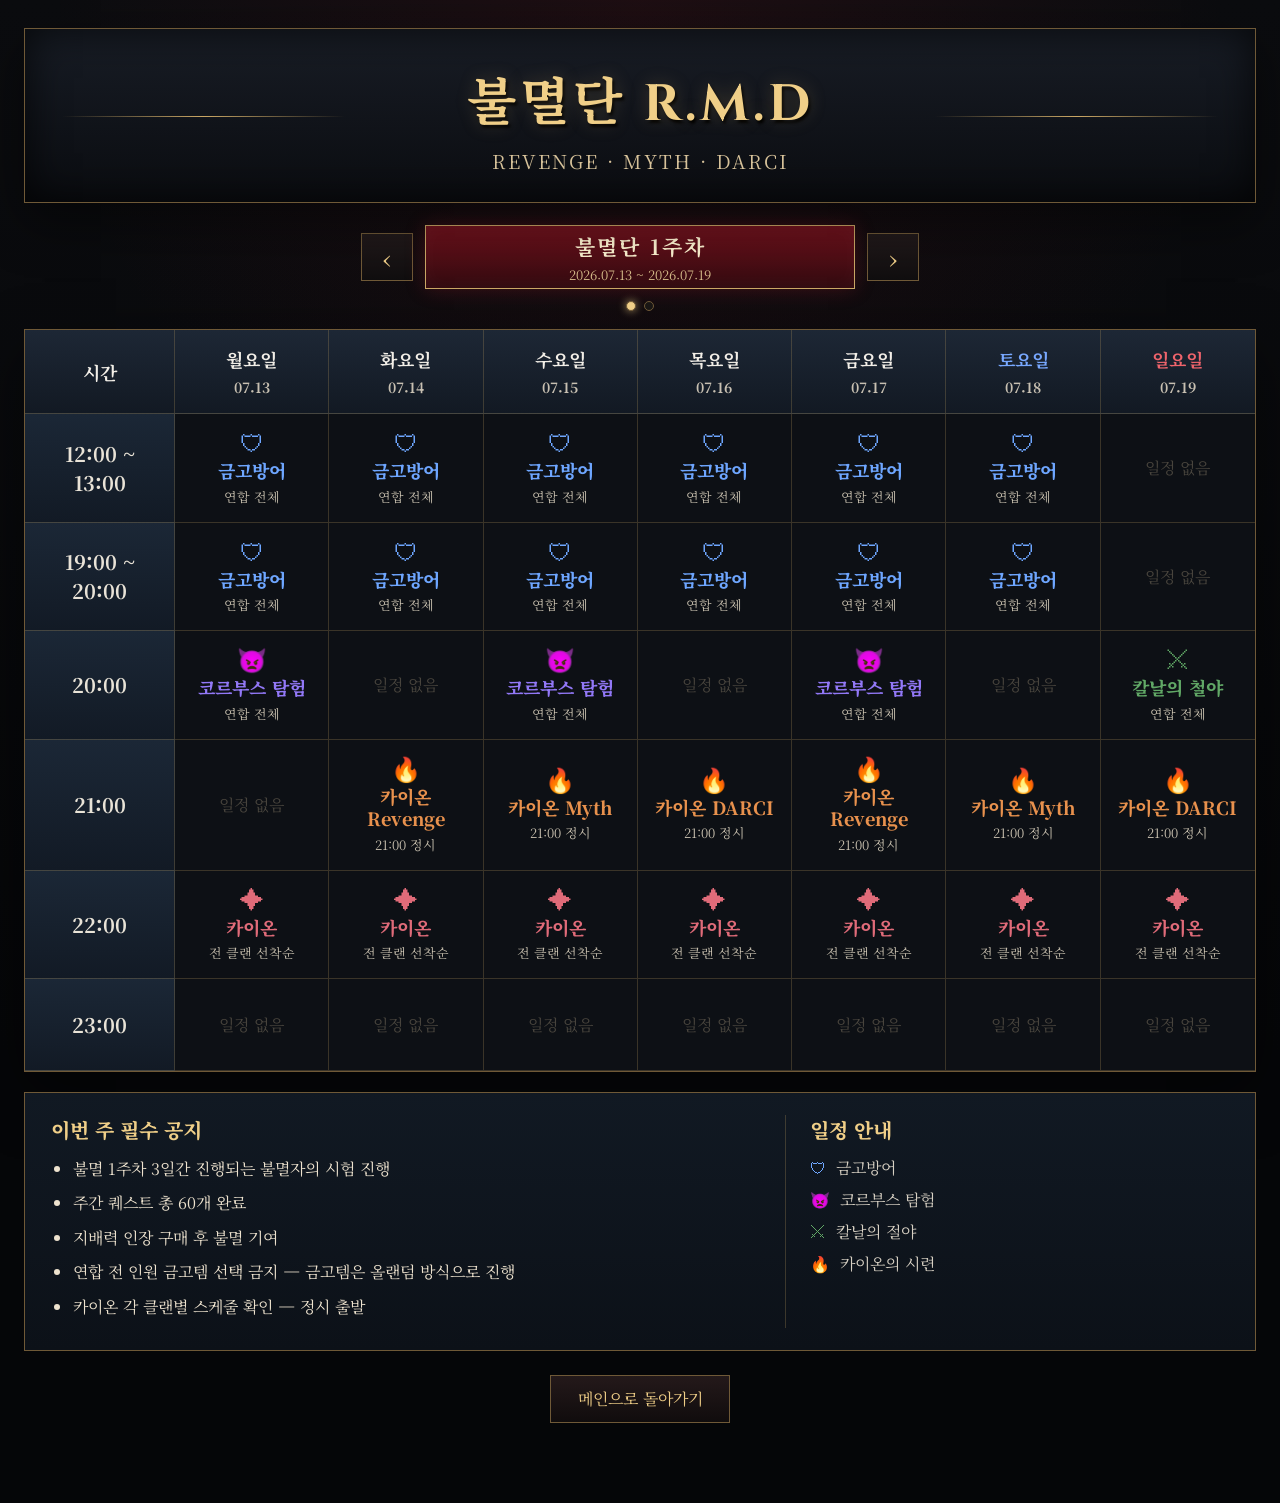
==== immortal_schedule.html @ f62ece24 "Update immortal_schedule.html" ====
<!DOCTYPE html>
<html lang="ko">
<head>
<meta charset="UTF-8" />
<meta name="viewport" content="width=device-width, initial-scale=1.0" />
<title>불멸단 R.M.D 일정</title>
<style>
@import url('https://fonts.googleapis.com/css2?family=Cinzel:wght@700;900&family=Noto+Serif+KR:wght@400;600;700;900&display=swap');
:root{--bg:#08090b;--panel:#12151a;--gold:#caa765;--gold-bright:#f0cf88;--gold-dim:#6f5937;--text:#eee3cf;--muted:#9c927f;--blue:#6ea6ff;--orange:#e8914d;--green:#61a866;--pink:#e06b79;}
*{box-sizing:border-box} body{margin:0;color:var(--text);font-family:'Noto Serif KR',serif;background:radial-gradient(circle at 50% 0%,rgba(142,22,34,.14),transparent 36%),linear-gradient(180deg,#0b0c0f,#050608 70%);min-height:100vh} button{font:inherit}.page{width:min(1460px,100%);margin:0 auto;padding:28px 24px 80px}.hero{position:relative;text-align:center;padding:32px 24px 28px;border:1px solid var(--gold-dim);background:linear-gradient(180deg,rgba(24,29,38,.96),rgba(10,12,16,.96));box-shadow:inset 0 0 40px rgba(0,0,0,.75),0 18px 50px rgba(0,0,0,.45)}.hero:before,.hero:after{content:"";position:absolute;top:50%;width:23%;height:1px;background:linear-gradient(90deg,transparent,var(--gold),transparent)}.hero:before{left:3%}.hero:after{right:3%}.hero h1{position:relative;z-index:1;margin:0;font-family:'Cinzel','Noto Serif KR',serif;color:var(--gold-bright);font-size:clamp(30px,4vw,58px);letter-spacing:4px;text-shadow:0 0 18px rgba(202,167,101,.25),2px 3px 3px #000}.hero p{margin:8px 0 0;color:#d7c29a;font-size:clamp(13px,1.8vw,19px);letter-spacing:2px}.week-info{display:flex;justify-content:center;align-items:center;gap:14px;margin:22px 0 18px}.week-badge{padding:10px 18px;border:1px solid var(--gold);color:var(--gold-bright);background:linear-gradient(#311015,#16090c);box-shadow:inset 0 0 16px rgba(191,30,46,.35);font-weight:700}.date-range{color:var(--muted)}.desktop-schedule{display:block;overflow-x:auto;border:1px solid var(--gold-dim);background:#0d1015;box-shadow:0 22px 60px rgba(0,0,0,.45)}.schedule-grid{min-width:1140px;display:grid;grid-template-columns:150px repeat(7,1fr)}.cell{min-height:92px;padding:16px 12px;border-right:1px solid rgba(202,167,101,.24);border-bottom:1px solid rgba(202,167,101,.24);display:flex;flex-direction:column;justify-content:center;align-items:center;text-align:center;gap:5px}.cell:nth-child(8n){border-right:0}.head{min-height:78px;background:linear-gradient(180deg,#1d2735,#121923);color:#f2eee7;font-weight:700;font-size:18px}.head .date{font-size:14px;color:#c8c0b2}.head.sat{color:#78a8ff}.head.sun{color:#ef646c}.time{background:linear-gradient(180deg,#1b2736,#121a25);color:#e9e3d7;font-size:20px;font-weight:700}.item-title{font-size:18px;font-weight:800;line-height:1.25}.item-sub{color:#c7bfae;font-size:13px}.vault{color:var(--blue)}.corvus{color:#9278f7}.kaion{color:var(--orange)}.blade{color:var(--green)}.rush{color:var(--pink)}.icon{font-size:24px;line-height:1}.empty{color:#48443d}.today-column{background:linear-gradient(180deg,rgba(177,25,40,.13),rgba(177,25,40,.04));box-shadow:inset 0 0 0 1px rgba(230,71,86,.28)}.notice-box{margin-top:20px;border:1px solid var(--gold-dim);background:linear-gradient(180deg,#111923,#0c1118);padding:22px 26px;display:grid;grid-template-columns:1.6fr 1fr;gap:24px}.notice-title{color:var(--gold-bright);font-size:20px;font-weight:800;margin-bottom:12px}.notice-line{margin:8px 0;line-height:1.65}.legend{border-left:1px solid rgba(202,167,101,.25);padding-left:24px}.legend-row{display:flex;align-items:center;gap:10px;margin:9px 0;color:#d7d0c3}.mobile-schedule{display:none}.mobile-day-nav{display:grid;grid-template-columns:52px 1fr 52px;gap:10px;align-items:center;margin-bottom:14px}.day-arrow{height:48px;border:1px solid var(--gold-dim);color:var(--gold-bright);background:linear-gradient(#21191a,#0f0d0e);cursor:pointer;font-size:24px;transition:.2s}.day-arrow:active{transform:scale(.94)}.day-heading{min-height:64px;display:flex;flex-direction:column;align-items:center;justify-content:center;border:1px solid var(--gold);background:linear-gradient(#71111c,#30090e);color:#fff4d2;box-shadow:0 0 18px rgba(191,30,46,.28)}.day-heading strong{font-size:22px}.day-heading span{margin-top:3px;color:#d8be8b;font-size:13px}.mobile-card-list{display:flex;flex-direction:column;gap:12px}.mobile-card{display:grid;grid-template-columns:84px 1fr;min-height:86px;border:1px solid rgba(202,167,101,.42);background:linear-gradient(180deg,#171b21,#101318);box-shadow:inset 0 0 20px rgba(0,0,0,.45)}.mobile-time{display:flex;align-items:center;justify-content:center;border-right:1px solid rgba(202,167,101,.28);color:var(--gold-bright);font-size:18px;font-weight:800}.mobile-detail{display:flex;align-items:center;gap:14px;padding:14px 16px}.mobile-detail .icon{width:28px;flex:none}.mobile-detail .item-title{font-size:17px}.mobile-empty{color:#6f675b}.mobile-notice{margin-top:18px;padding:18px;border:1px solid var(--gold-dim);background:#11151b}

.week-controller{display:grid;grid-template-columns:52px minmax(220px,430px) 52px;align-items:center;justify-content:center;gap:12px;margin:22px 0 12px}
.week-arrow{height:48px;border:1px solid var(--gold-dim);color:var(--gold-bright);background:linear-gradient(#21191a,#0f0d0e);cursor:pointer;font-size:25px;transition:.2s}
.week-arrow:hover{filter:brightness(1.15)}
.week-arrow:active{transform:scale(.95)}
.week-summary{min-height:64px;display:flex;flex-direction:column;justify-content:center;align-items:center;border:1px solid var(--gold);background:linear-gradient(#71111c,#30090e);color:#fff4d2;box-shadow:inset 0 0 20px rgba(255,255,255,.03),0 0 18px rgba(191,30,46,.25)}
.week-summary strong{font-size:21px;letter-spacing:2px}
.week-summary span{margin-top:4px;color:#d8be8b;font-size:13px}
.week-dots{display:flex;justify-content:center;gap:8px;margin:0 0 18px}
.week-dot{width:10px;height:10px;padding:0;border:1px solid var(--gold-dim);border-radius:50%;background:#191614;cursor:pointer}
.week-dot.active{background:var(--gold-bright);box-shadow:0 0 8px rgba(240,207,136,.7)}
.notice-list{margin:0;padding-left:22px}.notice-list li{margin:8px 0;line-height:1.65}
.back-link-wrap{display:flex;justify-content:center;margin-top:24px}.back-link{display:inline-flex;align-items:center;justify-content:center;min-width:180px;min-height:48px;padding:10px 24px;border:1px solid var(--gold-dim);color:var(--gold-bright);text-decoration:none;background:linear-gradient(#24191a,#100c0d);transition:.2s}.back-link:hover{filter:brightness(1.15);transform:translateY(-1px)}

@media(max-width:900px){.page{padding:14px 12px 60px}.hero{padding:24px 12px 20px}.hero:before,.hero:after{display:none}.week-info{flex-direction:column;gap:8px;margin-top:16px}.week-controller{grid-template-columns:48px minmax(0,1fr) 48px;gap:8px;margin-top:16px}.desktop-schedule,.notice-box{display:none}.mobile-schedule{display:block}}
@media(max-width:420px){.page{padding-left:8px;padding-right:8px}.hero h1{letter-spacing:2px}.mobile-card{grid-template-columns:72px 1fr}.mobile-time{font-size:16px}.mobile-detail{padding:12px;gap:10px}}
</style>
</head>
<body>
<main class="page">
<header class="hero"><h1>불멸단 R.M.D</h1><p>REVENGE · MYTH · DARCI</p></header>
<section class="week-controller" aria-label="주차 선택">
<button type="button" class="week-arrow" id="prevWeek" aria-label="이전 주차">‹</button>
<div class="week-summary"><strong id="weekTitle">불멸단 1주차</strong><span id="weekRange">2026.07.13 ~ 2026.07.19</span></div>
<button type="button" class="week-arrow" id="nextWeek" aria-label="다음 주차">›</button>
</section>
<div class="week-dots" id="weekDots" aria-label="주차 바로가기"></div>
<section class="desktop-schedule"><div class="schedule-grid" id="desktopGrid"></div></section>
<section class="notice-box">
<div><div class="notice-title">이번 주 필수 공지</div><ul class="notice-list" id="desktopNoticeList"></ul></div>
<div class="legend"><div class="notice-title">일정 안내</div><div class="legend-row"><span class="vault">🛡</span> 금고방어</div><div class="legend-row"><span class="corvus">👿</span> 코르부스 탐험</div><div class="legend-row"><span class="blade">⚔</span> 칼날의 절야</div><div class="legend-row"><span class="kaion">🔥</span> 카이온의 시련</div></div>
</section>
<section class="mobile-schedule" id="mobileSchedule"><div class="mobile-day-nav"><button type="button" class="day-arrow" id="prevDay" aria-label="이전 요일">‹</button><div class="day-heading"><strong id="mobileDayName">수요일</strong><span id="mobileDayDate">07.15</span></div><button type="button" class="day-arrow" id="nextDay" aria-label="다음 요일">›</button></div><div class="mobile-card-list" id="mobileCardList"></div><div class="mobile-notice"><div class="notice-title">이번 주 필수 공지</div><ul class="notice-list" id="mobileNoticeList"></ul></div></section>
<div class="back-link-wrap"><a href="index.html" class="back-link">메인으로 돌아가기</a></div>
</main>
<script>
const times=['12:00 ~ 13:00','19:00 ~ 20:00','20:00','21:00','22:00','23:00'];

const week1Days=[
{key:'mon',name:'월요일',date:'07.13',fullDate:'2026-07-13',items:{'12:00 ~ 13:00':{type:'vault',icon:'🛡',title:'금고방어',sub:'연합 전체'},'19:00 ~ 20:00':{type:'vault',icon:'🛡',title:'금고방어',sub:'연합 전체'},'20:00':{type:'corvus',icon:'👿',title:'코르부스 탐험',sub:'연합 전체'},'21:00':null,'22:00':{type:'rush',icon:'✦',title:'카이온',sub:'전 클랜 선착순'},'23:00':null}},
{key:'tue',name:'화요일',date:'07.14',fullDate:'2026-07-14',items:{'12:00 ~ 13:00':{type:'vault',icon:'🛡',title:'금고방어',sub:'연합 전체'},'19:00 ~ 20:00':{type:'vault',icon:'🛡',title:'금고방어',sub:'연합 전체'},'20:00':null,'21:00':{type:'kaion',icon:'🔥',title:'카이온 Revenge',sub:'21:00 정시'},'22:00':{type:'rush',icon:'✦',title:'카이온',sub:'전 클랜 선착순'},'23:00':null}},
{key:'wed',name:'수요일',date:'07.15',fullDate:'2026-07-15',items:{'12:00 ~ 13:00':{type:'vault',icon:'🛡',title:'금고방어',sub:'연합 전체'},'19:00 ~ 20:00':{type:'vault',icon:'🛡',title:'금고방어',sub:'연합 전체'},'20:00':{type:'corvus',icon:'👿',title:'코르부스 탐험',sub:'연합 전체'},'21:00':{type:'kaion',icon:'🔥',title:'카이온 Myth',sub:'21:00 정시'},'22:00':{type:'rush',icon:'✦',title:'카이온',sub:'전 클랜 선착순'},'23:00':null}},
{key:'thu',name:'목요일',date:'07.16',fullDate:'2026-07-16',items:{'12:00 ~ 13:00':{type:'vault',icon:'🛡',title:'금고방어',sub:'연합 전체'},'19:00 ~ 20:00':{type:'vault',icon:'🛡',title:'금고방어',sub:'연합 전체'},'20:00':null,'21:00':{type:'kaion',icon:'🔥',title:'카이온 DARCI',sub:'21:00 정시'},'22:00':{type:'rush',icon:'✦',title:'카이온',sub:'전 클랜 선착순'},'23:00':null}},
{key:'fri',name:'금요일',date:'07.17',fullDate:'2026-07-17',items:{'12:00 ~ 13:00':{type:'vault',icon:'🛡',title:'금고방어',sub:'연합 전체'},'19:00 ~ 20:00':{type:'vault',icon:'🛡',title:'금고방어',sub:'연합 전체'},'20:00':{type:'corvus',icon:'👿',title:'코르부스 탐험',sub:'연합 전체'},'21:00':{type:'kaion',icon:'🔥',title:'카이온 Revenge',sub:'21:00 정시'},'22:00':{type:'rush',icon:'✦',title:'카이온',sub:'전 클랜 선착순'},'23:00':null}},
{key:'sat',name:'토요일',date:'07.18',fullDate:'2026-07-18',items:{'12:00 ~ 13:00':{type:'vault',icon:'🛡',title:'금고방어',sub:'연합 전체'},'19:00 ~ 20:00':{type:'vault',icon:'🛡',title:'금고방어',sub:'연합 전체'},'20:00':null,'21:00':{type:'kaion',icon:'🔥',title:'카이온 Myth',sub:'21:00 정시'},'22:00':{type:'rush',icon:'✦',title:'카이온',sub:'전 클랜 선착순'},'23:00':null}},
{key:'sun',name:'일요일',date:'07.19',fullDate:'2026-07-19',items:{'12:00 ~ 13:00':null,'19:00 ~ 20:00':null,'20:00':{type:'blade',icon:'⚔',title:'칼날의 철야',sub:'연합 전체'},'21:00':{type:'kaion',icon:'🔥',title:'카이온 DARCI',sub:'21:00 정시'},'22:00':{type:'rush',icon:'✦',title:'카이온',sub:'전 클랜 선착순'},'23:00':null}}
];
const week2Days=[
{
key:'mon',
name:'월요일',
date:'07.20',
fullDate:'2026-07-20',
items:{
'08:00': null,
'12:00 ~ 13:00':{type:'vault',icon:'🛡',title:'금고방어',sub:'연합 전체'},
'19:00 ~ 20:00':{type:'vault',icon:'🛡',title:'금고방어',sub:'연합 전체'},
'20:00':{type:'corvus',icon:'👿',title:'코르부스 탐험',sub:'연합 전체'},
'21:00':{type:'rush',icon:'✦',title:'카이온',sub:'연합 전체(선착순)'},
'22:00':{type:'rush',icon:'✦',title:'카이온',sub:'연합 전체(선착순)'},
'23:00':{type:'rush',icon:'✦',title:'카이온',sub:'연합 전체(선착순)'}
}
},
{
key:'tue',
name:'화요일',
date:'07.21',
fullDate:'2026-07-21',
items:{
'08:00':{type:'rush',icon:'✦',title:'카이온',sub:'연합 전체(선착순)'},
'12:00 ~ 13:00':{type:'vault',icon:'🛡',title:'금고방어',sub:'연합 전체'},
'19:00 ~ 20:00':{type:'vault',icon:'🛡',title:'금고방어',sub:'연합 전체'},
'20:00':null,
'21:00':{type:'rush',icon:'✦',title:'카이온',sub:'연합 전체(선착순)'},
'22:00':{type:'rush',icon:'✦',title:'카이온',sub:'연합 전체(선착순)'},
'23:00':{type:'rush',icon:'✦',title:'카이온',sub:'연합 전체(선착순)'}
}
},
{
key:'wed',
name:'수요일',
date:'07.22',
fullDate:'2026-07-22',
items:{
'12:00 ~ 13:00':{type:'vault',icon:'🛡',title:'금고방어',sub:'연합 전체'},
'19:00 ~ 20:00':{type:'vault',icon:'🛡',title:'금고방어',sub:'연합 전체'},
'20:00':{type:'corvus',icon:'👿',title:'코르부스 탐험',sub:'연합 전체'},
'21:00':{type:'rush',icon:'✦',title:'카이온',sub:'연합 전체(선착순)'},
'22:00':{type:'rush',icon:'✦',title:'카이온',sub:'연합 전체(선착순)'},
'23:00':{type:'rush',icon:'✦',title:'카이온',sub:'연합 전체(선착순)'}
}
},
{
key:'thu',
name:'목요일',
date:'07.23',
fullDate:'2026-07-23',
items:{
  '08:00':{type:'rush',icon:'✦',title:'카이온',sub:'연합 전체(선착순)'},
'12:00 ~ 13:00':{type:'vault',icon:'🛡',title:'금고방어',sub:'연합 전체'},
'19:00 ~ 20:00':{type:'vault',icon:'🛡',title:'금고방어',sub:'연합 전체'},
'20:00':null,
'21:00':{type:'rush',icon:'✦',title:'카이온',sub:'연합 전체(선착순)'},
'22:00':{type:'rush',icon:'✦',title:'카이온',sub:'연합 전체(선착순)'},
'23:00':{type:'rush',icon:'✦',title:'카이온',sub:'연합 전체(선착순)'}
}
},
{
key:'fri',
name:'금요일',
date:'07.24',
fullDate:'2026-07-24',
items:{
  '08:00':{type:'rush',icon:'✦',title:'카이온',sub:'연합 전체(선착순)'},
'12:00 ~ 13:00':{type:'vault',icon:'🛡',title:'금고방어',sub:'연합 전체'},
'19:00 ~ 20:00':{type:'vault',icon:'🛡',title:'금고방어',sub:'연합 전체'},
'20:00':{type:'corvus',icon:'👿',title:'코르부스 탐험',sub:'연합 전체'},
'21:00':{type:'rush',icon:'✦',title:'카이온',sub:'연합 전체(선착순)'},
'22:00':{type:'rush',icon:'✦',title:'카이온',sub:'연합 전체(선착순)'},
'23:00':{type:'rush',icon:'✦',title:'카이온',sub:'연합 전체(선착순)'}
}
},
{
key:'sat',
name:'토요일',
date:'07.25',
fullDate:'2026-07-25',
items:{
'12:00 ~ 13:00':{type:'vault',icon:'🛡',title:'금고방어',sub:'연합 전체'},
'19:00 ~ 20:00':{type:'vault',icon:'🛡',title:'금고방어',sub:'연합 전체'},
'20:00':null,
'21:00':{type:'rush',icon:'✦',title:'카이온',sub:'연합 전체(선착순)'},
'22:00':{type:'rush',icon:'✦',title:'카이온',sub:'연합 전체(선착순)'},
'23:00':{type:'rush',icon:'✦',title:'카이온',sub:'연합 전체(선착순)'}
}
},
{
key:'sun',
name:'일요일',
date:'07.26',
fullDate:'2026-07-26',
items:{
  '08:00':{type:'rush',icon:'✦',title:'카이온',sub:'연합 전체(선착순)'},
'12:00 ~ 13:00':null,
'19:00 ~ 20:00':null,
'20:00':{type:'blade',icon:'⚔',title:'칼날의 철야',sub:'연합 전체'},
'21:00':{type:'rush',icon:'✦',title:'카이온',sub:'연합 전체(선착순)'},
'22:00':{type:'rush',icon:'✦',title:'카이온',sub:'연합 전체(선착순)'},
'23:00':{type:'rush',icon:'✦',title:'카이온',sub:'연합 전체(선착순)'}
}
}
];
const weeks=[
{title:'불멸단 1주차',range:'2026.07.13 ~ 2026.07.19',days:week1Days,notices:['불멸 1주차 3일간 진행되는 불멸자의 시험 진행','주간 퀘스트 총 60개 완료','지배력 인장 구매 후 불멸 기여','연합 전 인원 금고템 선택 금지 — 금고템은 올랜덤 방식으로 진행','카이온 각 클랜별 스케줄 확인 — 정시 출발']},
{title:'불멸단 2주차',range:'2026.07.20 ~ 2026.07.26',days:week2Days,notices:[,'주간 퀘스트 총 60개 완료','지배력 인장 구매 후 불멸 기여','연합 전 인원 금고템 선택 금지 — 금고템은 올랜덤 방식으로 진행','카이온 일정은 08:00, 21:00, 22:00, 23:00 선착순']}
];

function localDateString(date){const y=date.getFullYear();const m=String(date.getMonth()+1).padStart(2,'0');const d=String(date.getDate()).padStart(2,'0');return `${y}-${m}-${d}`}
function initialPosition(){const today=localDateString(new Date());for(let w=0;w<weeks.length;w++){const d=weeks[w].days.findIndex(day=>day.fullDate===today);if(d!==-1)return{week:w,day:d}}const js=new Date().getDay();return{week:0,day:js===0?6:js-1}}
const start=initialPosition();let currentWeekIndex=start.week;let currentDayIndex=start.day;
function currentWeek(){return weeks[currentWeekIndex]}
function itemHTML(item){if(!item)return '<span class="empty">일정 없음</span>';return `<span class="icon ${item.type}">${item.icon}</span><span class="item-title ${item.type}">${item.title}</span><span class="item-sub">${item.sub}</span>`}
function renderHeader(){const week=currentWeek();document.getElementById('weekTitle').textContent=week.title;document.getElementById('weekRange').textContent=week.range}
function renderDots(){const box=document.getElementById('weekDots');box.innerHTML=weeks.map((w,i)=>`<button type="button" class="week-dot ${i===currentWeekIndex?'active':''}" data-index="${i}" aria-label="${w.title}"></button>`).join('');box.querySelectorAll('.week-dot').forEach(btn=>btn.addEventListener('click',()=>{currentWeekIndex=Number(btn.dataset.index);currentDayIndex=0;renderAll()}))}
function renderDesktop(){const week=currentWeek(),today=localDateString(new Date()),grid=document.getElementById('desktopGrid');let html='<div class="cell head">시간</div>';week.days.forEach((day,i)=>{const dayClass=i===5?'sat':i===6?'sun':'';const todayClass=day.fullDate===today?'today-column':'';html+=`<div class="cell head ${dayClass} ${todayClass}"><div>${day.name}</div><div class="date">${day.date}</div></div>`});times.forEach(time=>{html+=`<div class="cell time">${time}</div>`;week.days.forEach(day=>{const todayClass=day.fullDate===today?'today-column':'';html+=`<div class="cell ${todayClass}">${itemHTML(day.items[time])}</div>`})});grid.innerHTML=html}
function renderMobile(){const day=currentWeek().days[currentDayIndex];document.getElementById('mobileDayName').textContent=day.name;document.getElementById('mobileDayDate').textContent=day.date;document.getElementById('mobileCardList').innerHTML=times.map(time=>{const item=day.items[time];return `<article class="mobile-card"><div class="mobile-time">${time.replace(' ~ ','<br>~ ')}</div><div class="mobile-detail">${item?`<span class="icon ${item.type}">${item.icon}</span><div><div class="item-title ${item.type}">${item.title}</div><div class="item-sub">${item.sub}</div></div>`:'<div class="mobile-empty">예정된 일정이 없습니다.</div>'}</div></article>`}).join('')}
function renderNotices(){const html=currentWeek().notices.map(n=>`<li>${n}</li>`).join('');document.getElementById('desktopNoticeList').innerHTML=html;document.getElementById('mobileNoticeList').innerHTML=html}
function changeWeek(amount){currentWeekIndex=(currentWeekIndex+amount+weeks.length)%weeks.length;currentDayIndex=0;renderAll()}
function changeDay(amount){const next=currentDayIndex+amount;if(next<0){currentWeekIndex=(currentWeekIndex-1+weeks.length)%weeks.length;currentDayIndex=currentWeek().days.length-1}else if(next>=currentWeek().days.length){currentWeekIndex=(currentWeekIndex+1)%weeks.length;currentDayIndex=0}else currentDayIndex=next;renderAll()}
function renderAll(){renderHeader();renderDots();renderDesktop();renderMobile();renderNotices()}
document.getElementById('prevWeek').addEventListener('click',()=>changeWeek(-1));document.getElementById('nextWeek').addEventListener('click',()=>changeWeek(1));document.getElementById('prevDay').addEventListener('click',()=>changeDay(-1));document.getElementById('nextDay').addEventListener('click',()=>changeDay(1));
let touchStartX=0,touchStartY=0;document.getElementById('mobileSchedule').addEventListener('touchstart',e=>{touchStartX=e.changedTouches[0].clientX;touchStartY=e.changedTouches[0].clientY},{passive:true});document.getElementById('mobileSchedule').addEventListener('touchend',e=>{const dx=e.changedTouches[0].clientX-touchStartX,dy=e.changedTouches[0].clientY-touchStartY;if(Math.abs(dx)<55||Math.abs(dx)<Math.abs(dy))return;changeDay(dx<0?1:-1)},{passive:true});
renderAll();
</script>
</body>
</html>
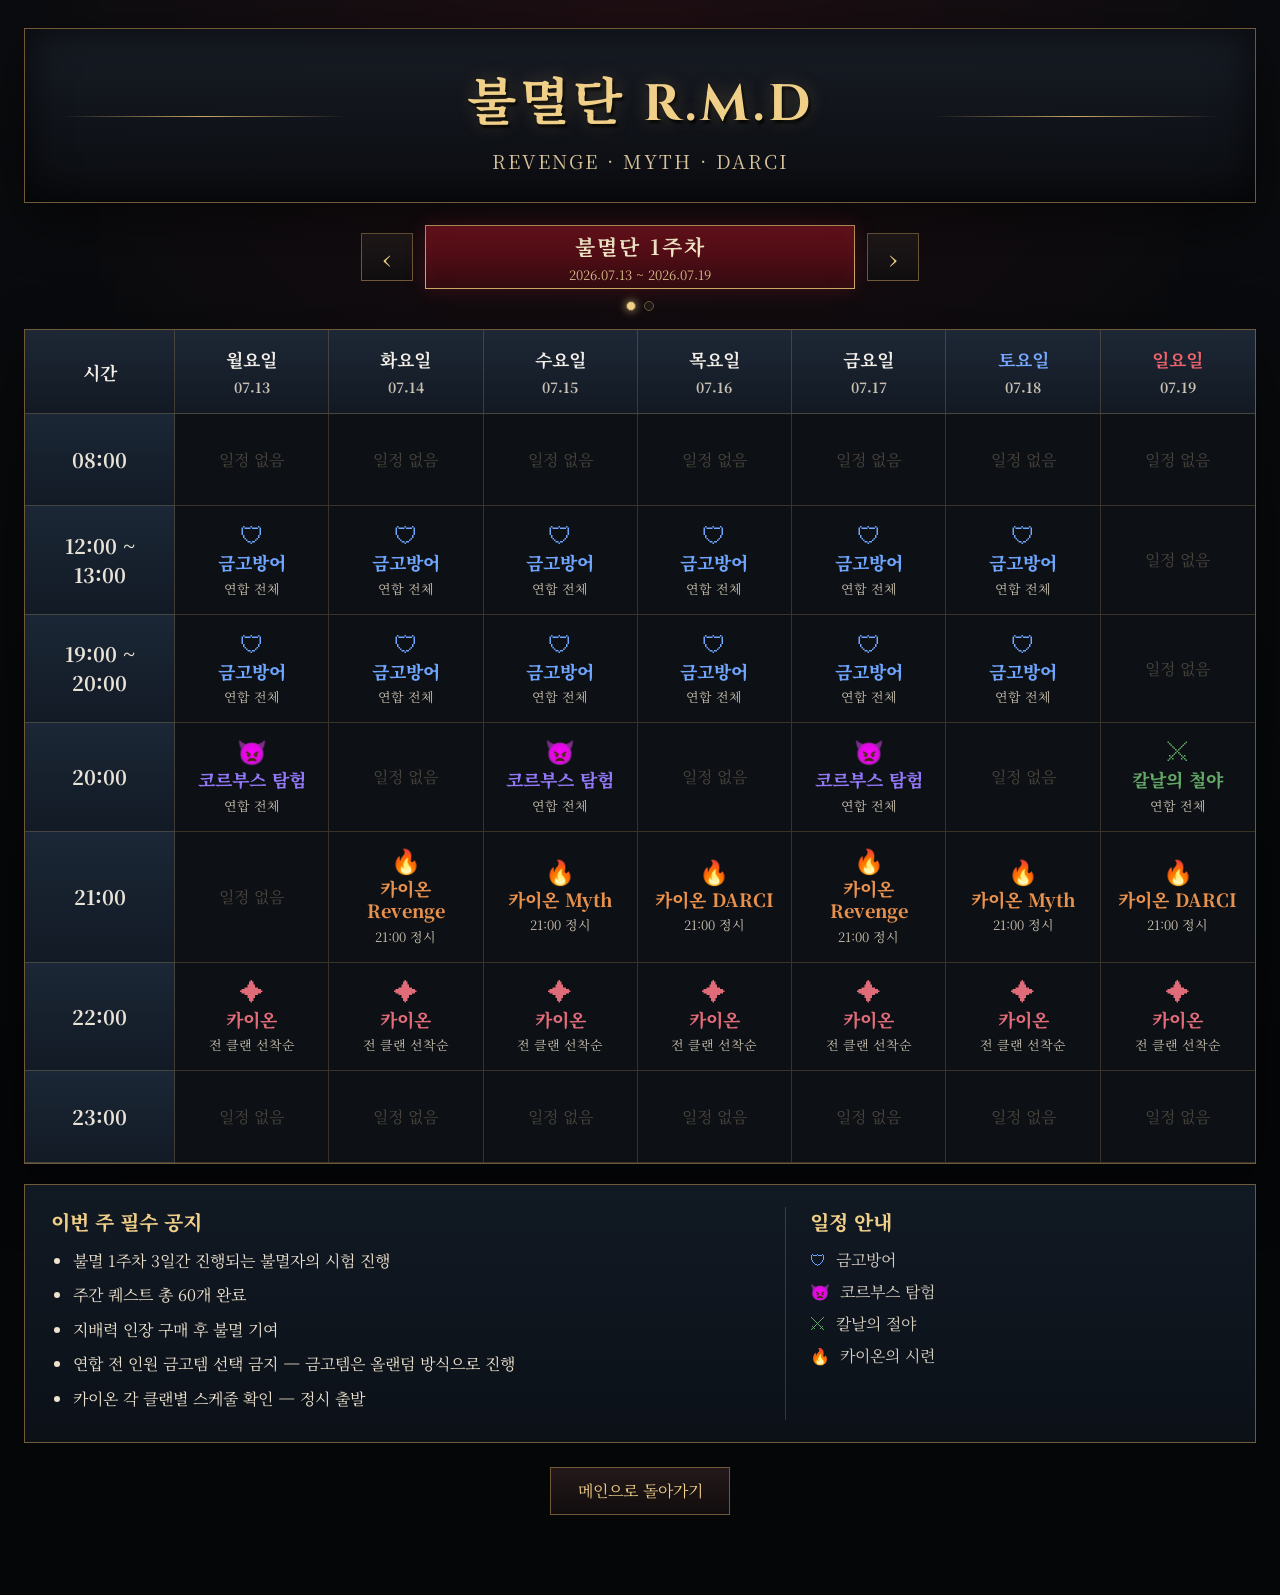
==== commit bd1e0555: "Update immortal_schedule.html" ====
--- a/immortal_schedule.html
+++ b/immortal_schedule.html
@@ -44,16 +44,16 @@
 <div class="back-link-wrap"><a href="index.html" class="back-link">메인으로 돌아가기</a></div>
 </main>
 <script>
-const times=['12:00 ~ 13:00','19:00 ~ 20:00','20:00','21:00','22:00','23:00'];
+const times=['08:00','12:00 ~ 13:00','19:00 ~ 20:00','20:00','21:00','22:00','23:00'];
 
 const week1Days=[
-{key:'mon',name:'월요일',date:'07.13',fullDate:'2026-07-13',items:{'12:00 ~ 13:00':{type:'vault',icon:'🛡',title:'금고방어',sub:'연합 전체'},'19:00 ~ 20:00':{type:'vault',icon:'🛡',title:'금고방어',sub:'연합 전체'},'20:00':{type:'corvus',icon:'👿',title:'코르부스 탐험',sub:'연합 전체'},'21:00':null,'22:00':{type:'rush',icon:'✦',title:'카이온',sub:'전 클랜 선착순'},'23:00':null}},
-{key:'tue',name:'화요일',date:'07.14',fullDate:'2026-07-14',items:{'12:00 ~ 13:00':{type:'vault',icon:'🛡',title:'금고방어',sub:'연합 전체'},'19:00 ~ 20:00':{type:'vault',icon:'🛡',title:'금고방어',sub:'연합 전체'},'20:00':null,'21:00':{type:'kaion',icon:'🔥',title:'카이온 Revenge',sub:'21:00 정시'},'22:00':{type:'rush',icon:'✦',title:'카이온',sub:'전 클랜 선착순'},'23:00':null}},
-{key:'wed',name:'수요일',date:'07.15',fullDate:'2026-07-15',items:{'12:00 ~ 13:00':{type:'vault',icon:'🛡',title:'금고방어',sub:'연합 전체'},'19:00 ~ 20:00':{type:'vault',icon:'🛡',title:'금고방어',sub:'연합 전체'},'20:00':{type:'corvus',icon:'👿',title:'코르부스 탐험',sub:'연합 전체'},'21:00':{type:'kaion',icon:'🔥',title:'카이온 Myth',sub:'21:00 정시'},'22:00':{type:'rush',icon:'✦',title:'카이온',sub:'전 클랜 선착순'},'23:00':null}},
-{key:'thu',name:'목요일',date:'07.16',fullDate:'2026-07-16',items:{'12:00 ~ 13:00':{type:'vault',icon:'🛡',title:'금고방어',sub:'연합 전체'},'19:00 ~ 20:00':{type:'vault',icon:'🛡',title:'금고방어',sub:'연합 전체'},'20:00':null,'21:00':{type:'kaion',icon:'🔥',title:'카이온 DARCI',sub:'21:00 정시'},'22:00':{type:'rush',icon:'✦',title:'카이온',sub:'전 클랜 선착순'},'23:00':null}},
-{key:'fri',name:'금요일',date:'07.17',fullDate:'2026-07-17',items:{'12:00 ~ 13:00':{type:'vault',icon:'🛡',title:'금고방어',sub:'연합 전체'},'19:00 ~ 20:00':{type:'vault',icon:'🛡',title:'금고방어',sub:'연합 전체'},'20:00':{type:'corvus',icon:'👿',title:'코르부스 탐험',sub:'연합 전체'},'21:00':{type:'kaion',icon:'🔥',title:'카이온 Revenge',sub:'21:00 정시'},'22:00':{type:'rush',icon:'✦',title:'카이온',sub:'전 클랜 선착순'},'23:00':null}},
-{key:'sat',name:'토요일',date:'07.18',fullDate:'2026-07-18',items:{'12:00 ~ 13:00':{type:'vault',icon:'🛡',title:'금고방어',sub:'연합 전체'},'19:00 ~ 20:00':{type:'vault',icon:'🛡',title:'금고방어',sub:'연합 전체'},'20:00':null,'21:00':{type:'kaion',icon:'🔥',title:'카이온 Myth',sub:'21:00 정시'},'22:00':{type:'rush',icon:'✦',title:'카이온',sub:'전 클랜 선착순'},'23:00':null}},
-{key:'sun',name:'일요일',date:'07.19',fullDate:'2026-07-19',items:{'12:00 ~ 13:00':null,'19:00 ~ 20:00':null,'20:00':{type:'blade',icon:'⚔',title:'칼날의 철야',sub:'연합 전체'},'21:00':{type:'kaion',icon:'🔥',title:'카이온 DARCI',sub:'21:00 정시'},'22:00':{type:'rush',icon:'✦',title:'카이온',sub:'전 클랜 선착순'},'23:00':null}}
+{key:'mon',name:'월요일',date:'07.13',fullDate:'2026-07-13',items:{'08:00': null,'12:00 ~ 13:00':{type:'vault',icon:'🛡',title:'금고방어',sub:'연합 전체'},'19:00 ~ 20:00':{type:'vault',icon:'🛡',title:'금고방어',sub:'연합 전체'},'20:00':{type:'corvus',icon:'👿',title:'코르부스 탐험',sub:'연합 전체'},'21:00':null,'22:00':{type:'rush',icon:'✦',title:'카이온',sub:'전 클랜 선착순'},'23:00':null}},
+{key:'tue',name:'화요일',date:'07.14',fullDate:'2026-07-14',items:{'08:00': null,'12:00 ~ 13:00':{type:'vault',icon:'🛡',title:'금고방어',sub:'연합 전체'},'19:00 ~ 20:00':{type:'vault',icon:'🛡',title:'금고방어',sub:'연합 전체'},'20:00':null,'21:00':{type:'kaion',icon:'🔥',title:'카이온 Revenge',sub:'21:00 정시'},'22:00':{type:'rush',icon:'✦',title:'카이온',sub:'전 클랜 선착순'},'23:00':null}},
+{key:'wed',name:'수요일',date:'07.15',fullDate:'2026-07-15',items:{'08:00': null,'12:00 ~ 13:00':{type:'vault',icon:'🛡',title:'금고방어',sub:'연합 전체'},'19:00 ~ 20:00':{type:'vault',icon:'🛡',title:'금고방어',sub:'연합 전체'},'20:00':{type:'corvus',icon:'👿',title:'코르부스 탐험',sub:'연합 전체'},'21:00':{type:'kaion',icon:'🔥',title:'카이온 Myth',sub:'21:00 정시'},'22:00':{type:'rush',icon:'✦',title:'카이온',sub:'전 클랜 선착순'},'23:00':null}},
+{key:'thu',name:'목요일',date:'07.16',fullDate:'2026-07-16',items:{'08:00': null,'12:00 ~ 13:00':{type:'vault',icon:'🛡',title:'금고방어',sub:'연합 전체'},'19:00 ~ 20:00':{type:'vault',icon:'🛡',title:'금고방어',sub:'연합 전체'},'20:00':null,'21:00':{type:'kaion',icon:'🔥',title:'카이온 DARCI',sub:'21:00 정시'},'22:00':{type:'rush',icon:'✦',title:'카이온',sub:'전 클랜 선착순'},'23:00':null}},
+{key:'fri',name:'금요일',date:'07.17',fullDate:'2026-07-17',items:{'08:00': null,'12:00 ~ 13:00':{type:'vault',icon:'🛡',title:'금고방어',sub:'연합 전체'},'19:00 ~ 20:00':{type:'vault',icon:'🛡',title:'금고방어',sub:'연합 전체'},'20:00':{type:'corvus',icon:'👿',title:'코르부스 탐험',sub:'연합 전체'},'21:00':{type:'kaion',icon:'🔥',title:'카이온 Revenge',sub:'21:00 정시'},'22:00':{type:'rush',icon:'✦',title:'카이온',sub:'전 클랜 선착순'},'23:00':null}},
+{key:'sat',name:'토요일',date:'07.18',fullDate:'2026-07-18',items:{'08:00': null,'12:00 ~ 13:00':{type:'vault',icon:'🛡',title:'금고방어',sub:'연합 전체'},'19:00 ~ 20:00':{type:'vault',icon:'🛡',title:'금고방어',sub:'연합 전체'},'20:00':null,'21:00':{type:'kaion',icon:'🔥',title:'카이온 Myth',sub:'21:00 정시'},'22:00':{type:'rush',icon:'✦',title:'카이온',sub:'전 클랜 선착순'},'23:00':null}},
+{key:'sun',name:'일요일',date:'07.19',fullDate:'2026-07-19',items:{'08:00': null,'12:00 ~ 13:00':null,'19:00 ~ 20:00':null,'20:00':{type:'blade',icon:'⚔',title:'칼날의 철야',sub:'연합 전체'},'21:00':{type:'kaion',icon:'🔥',title:'카이온 DARCI',sub:'21:00 정시'},'22:00':{type:'rush',icon:'✦',title:'카이온',sub:'전 클랜 선착순'},'23:00':null}}
 ];
 const week2Days=[
 {
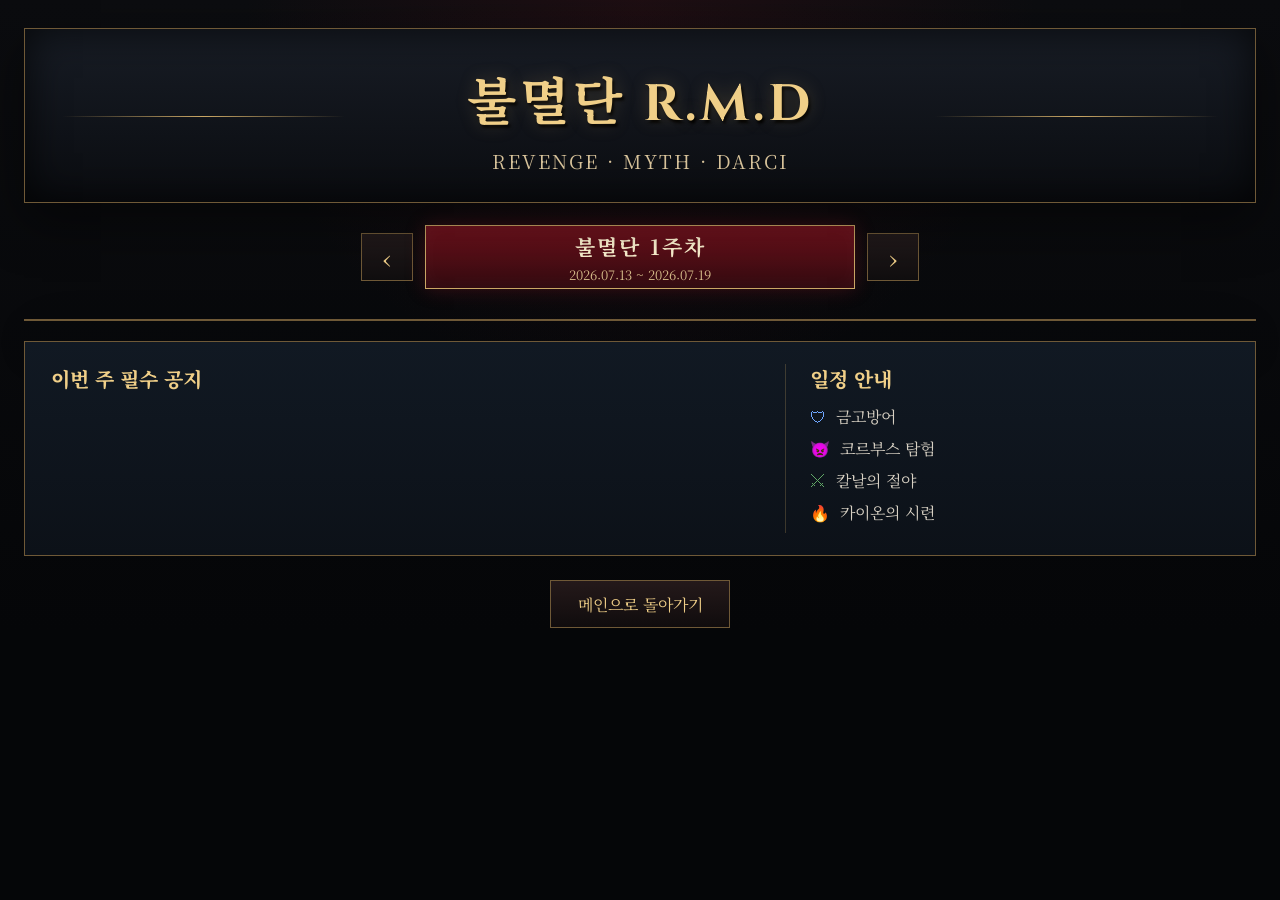
==== commit 814d87cd: "Update immortal_schedule.html" ====
--- a/immortal_schedule.html
+++ b/immortal_schedule.html
@@ -92,6 +92,7 @@
 date:'07.22',
 fullDate:'2026-07-22',
 items:{
+  '08:00':{type:'rush',icon:'✦',title:'카이온',sub:'연합 전체(선착순)'},
 '12:00 ~ 13:00':{type:'vault',icon:'🛡',title:'금고방어',sub:'연합 전체'},
 '19:00 ~ 20:00':{type:'vault',icon:'🛡',title:'금고방어',sub:'연합 전체'},
 '20:00':{type:'corvus',icon:'👿',title:'코르부스 탐험',sub:'연합 전체'},
@@ -136,6 +137,7 @@
 date:'07.25',
 fullDate:'2026-07-25',
 items:{
+  '08:00':{type:'rush',icon:'✦',title:'카이온',sub:'연합 전체(선착순)'},
 '12:00 ~ 13:00':{type:'vault',icon:'🛡',title:'금고방어',sub:'연합 전체'},
 '19:00 ~ 20:00':{type:'vault',icon:'🛡',title:'금고방어',sub:'연합 전체'},
 '20:00':null,
@@ -160,9 +162,117 @@
 }
 }
 ];
+  const week3Days=[
+{
+key:'mon',
+name:'월요일',
+date:'07.27',
+fullDate:'2026-07-27',
+items:{
+'08:00':{type:'rush',icon:'✦',title:'카이온',sub:'연합 전체(선착순)'},
+'12:00 ~ 13:00':{type:'vault',icon:'🛡',title:'금고방어',sub:'연합 전체'},
+'19:00 ~ 20:00':{type:'vault',icon:'🛡',title:'금고방어',sub:'연합 전체'},
+'20:00':{type:'corvus',icon:'👿',title:'코르부스 탐험',sub:'연합 전체'},
+'21:00':{type:'rush',icon:'✦',title:'카이온',sub:'연합 전체(선착순)'},
+'22:00':{type:'rush',icon:'✦',title:'카이온',sub:'연합 전체(선착순)'},
+'23:00':{type:'rush',icon:'✦',title:'카이온',sub:'연합 전체(선착순)'}
+}
+},
+{
+key:'tue',
+name:'화요일',
+date:'07.28',
+fullDate:'2026-07-28',
+items:{
+'08:00':{type:'rush',icon:'✦',title:'카이온',sub:'연합 전체(선착순)'},
+'12:00 ~ 13:00':{type:'vault',icon:'🛡',title:'금고방어',sub:'연합 전체'},
+'19:00 ~ 20:00':{type:'vault',icon:'🛡',title:'금고방어',sub:'연합 전체'},
+'20:00':null,
+'21:00':{type:'rush',icon:'✦',title:'카이온',sub:'연합 전체(선착순)'},
+'22:00':{type:'rush',icon:'✦',title:'카이온',sub:'연합 전체(선착순)'},
+'23:00':{type:'rush',icon:'✦',title:'카이온',sub:'연합 전체(선착순)'}
+}
+},
+{
+key:'wed',
+name:'수요일',
+date:'07.29',
+fullDate:'2026-07-29',
+items:{
+  '08:00':{type:'rush',icon:'✦',title:'카이온',sub:'연합 전체(선착순)'},
+'12:00 ~ 13:00':{type:'vault',icon:'🛡',title:'금고방어',sub:'연합 전체'},
+'19:00 ~ 20:00':{type:'vault',icon:'🛡',title:'금고방어',sub:'연합 전체'},
+'20:00':{type:'corvus',icon:'👿',title:'코르부스 탐험',sub:'연합 전체'},
+'21:00':{type:'rush',icon:'✦',title:'카이온',sub:'연합 전체(선착순)'},
+'22:00':{type:'rush',icon:'✦',title:'카이온',sub:'연합 전체(선착순)'},
+'23:00':{type:'rush',icon:'✦',title:'카이온',sub:'연합 전체(선착순)'}
+}
+},
+{
+key:'thu',
+name:'목요일',
+date:'07.30',
+fullDate:'2026-07-30',
+items:{
+  '08:00':{type:'rush',icon:'✦',title:'카이온',sub:'연합 전체(선착순)'},
+'12:00 ~ 13:00':{type:'vault',icon:'🛡',title:'금고방어',sub:'연합 전체'},
+'19:00 ~ 20:00':{type:'vault',icon:'🛡',title:'금고방어',sub:'연합 전체'},
+'20:00':null,
+'21:00':{type:'rush',icon:'✦',title:'카이온',sub:'연합 전체(선착순)'},
+'22:00':{type:'rush',icon:'✦',title:'카이온',sub:'연합 전체(선착순)'},
+'23:00':{type:'rush',icon:'✦',title:'카이온',sub:'연합 전체(선착순)'}
+}
+},
+{
+key:'fri',
+name:'금요일',
+date:'07.31',
+fullDate:'2026-07-31',
+items:{
+  '08:00':{type:'rush',icon:'✦',title:'카이온',sub:'연합 전체(선착순)'},
+'12:00 ~ 13:00':{type:'vault',icon:'🛡',title:'금고방어',sub:'연합 전체'},
+'19:00 ~ 20:00':{type:'vault',icon:'🛡',title:'금고방어',sub:'연합 전체'},
+'20:00':{type:'corvus',icon:'👿',title:'코르부스 탐험',sub:'연합 전체'},
+'21:00':{type:'rush',icon:'✦',title:'카이온',sub:'연합 전체(선착순)'},
+'22:00':{type:'rush',icon:'✦',title:'카이온',sub:'연합 전체(선착순)'},
+'23:00':{type:'rush',icon:'✦',title:'카이온',sub:'연합 전체(선착순)'}
+}
+},
+{
+key:'sat',
+name:'토요일',
+date:'08.01',
+fullDate:'2026-08-01',
+items:{
+  '08:00':{type:'rush',icon:'✦',title:'카이온',sub:'연합 전체(선착순)'},
+'12:00 ~ 13:00':{type:'vault',icon:'🛡',title:'금고방어',sub:'연합 전체'},
+'19:00 ~ 20:00':{type:'vault',icon:'🛡',title:'금고방어',sub:'연합 전체'},
+'20:00':null,
+'21:00':{type:'rush',icon:'✦',title:'카이온',sub:'연합 전체(선착순)'},
+'22:00':{type:'rush',icon:'✦',title:'카이온',sub:'연합 전체(선착순)'},
+'23:00':{type:'rush',icon:'✦',title:'카이온',sub:'연합 전체(선착순)'}
+}
+},
+{
+key:'sun',
+name:'일요일',
+date:'08.02',
+fullDate:'2026-08-02',
+items:{
+  '08:00':{type:'rush',icon:'✦',title:'카이온',sub:'연합 전체(선착순)'},
+'12:00 ~ 13:00':null,
+'19:00 ~ 20:00':null,
+'20:00':{type:'blade',icon:'⚔',title:'칼날의 철야',sub:'연합 전체'},
+'21:00':{type:'rush',icon:'✦',title:'카이온',sub:'연합 전체(선착순)'},
+'22:00':{type:'rush',icon:'✦',title:'카이온',sub:'연합 전체(선착순)'},
+'23:00':{type:'rush',icon:'✦',title:'카이온',sub:'연합 전체(선착순)'}
+}
+}
+];
 const weeks=[
 {title:'불멸단 1주차',range:'2026.07.13 ~ 2026.07.19',days:week1Days,notices:['불멸 1주차 3일간 진행되는 불멸자의 시험 진행','주간 퀘스트 총 60개 완료','지배력 인장 구매 후 불멸 기여','연합 전 인원 금고템 선택 금지 — 금고템은 올랜덤 방식으로 진행','카이온 각 클랜별 스케줄 확인 — 정시 출발']},
 {title:'불멸단 2주차',range:'2026.07.20 ~ 2026.07.26',days:week2Days,notices:[,'주간 퀘스트 총 60개 완료','지배력 인장 구매 후 불멸 기여','연합 전 인원 금고템 선택 금지 — 금고템은 올랜덤 방식으로 진행','카이온 일정은 08:00, 21:00, 22:00, 23:00 선착순']}
+{title:'불멸단 3주차',range:'2026.07.27 ~ 2026.08.02',days:week3Days,notices:[,'주간 퀘스트 총 60개 완료','지배력 인장 구매 후 불멸 기여','연합 전 인원 금고템 선택 금지 — 금고템은 올랜덤 방식으로 진행','카이온 일정은 08:00, 21:00, 22:00, 23:00 선착순']}
 ];
 
 function localDateString(date){const y=date.getFullYear();const m=String(date.getMonth()+1).padStart(2,'0');const d=String(date.getDate()).padStart(2,'0');return `${y}-${m}-${d}`}
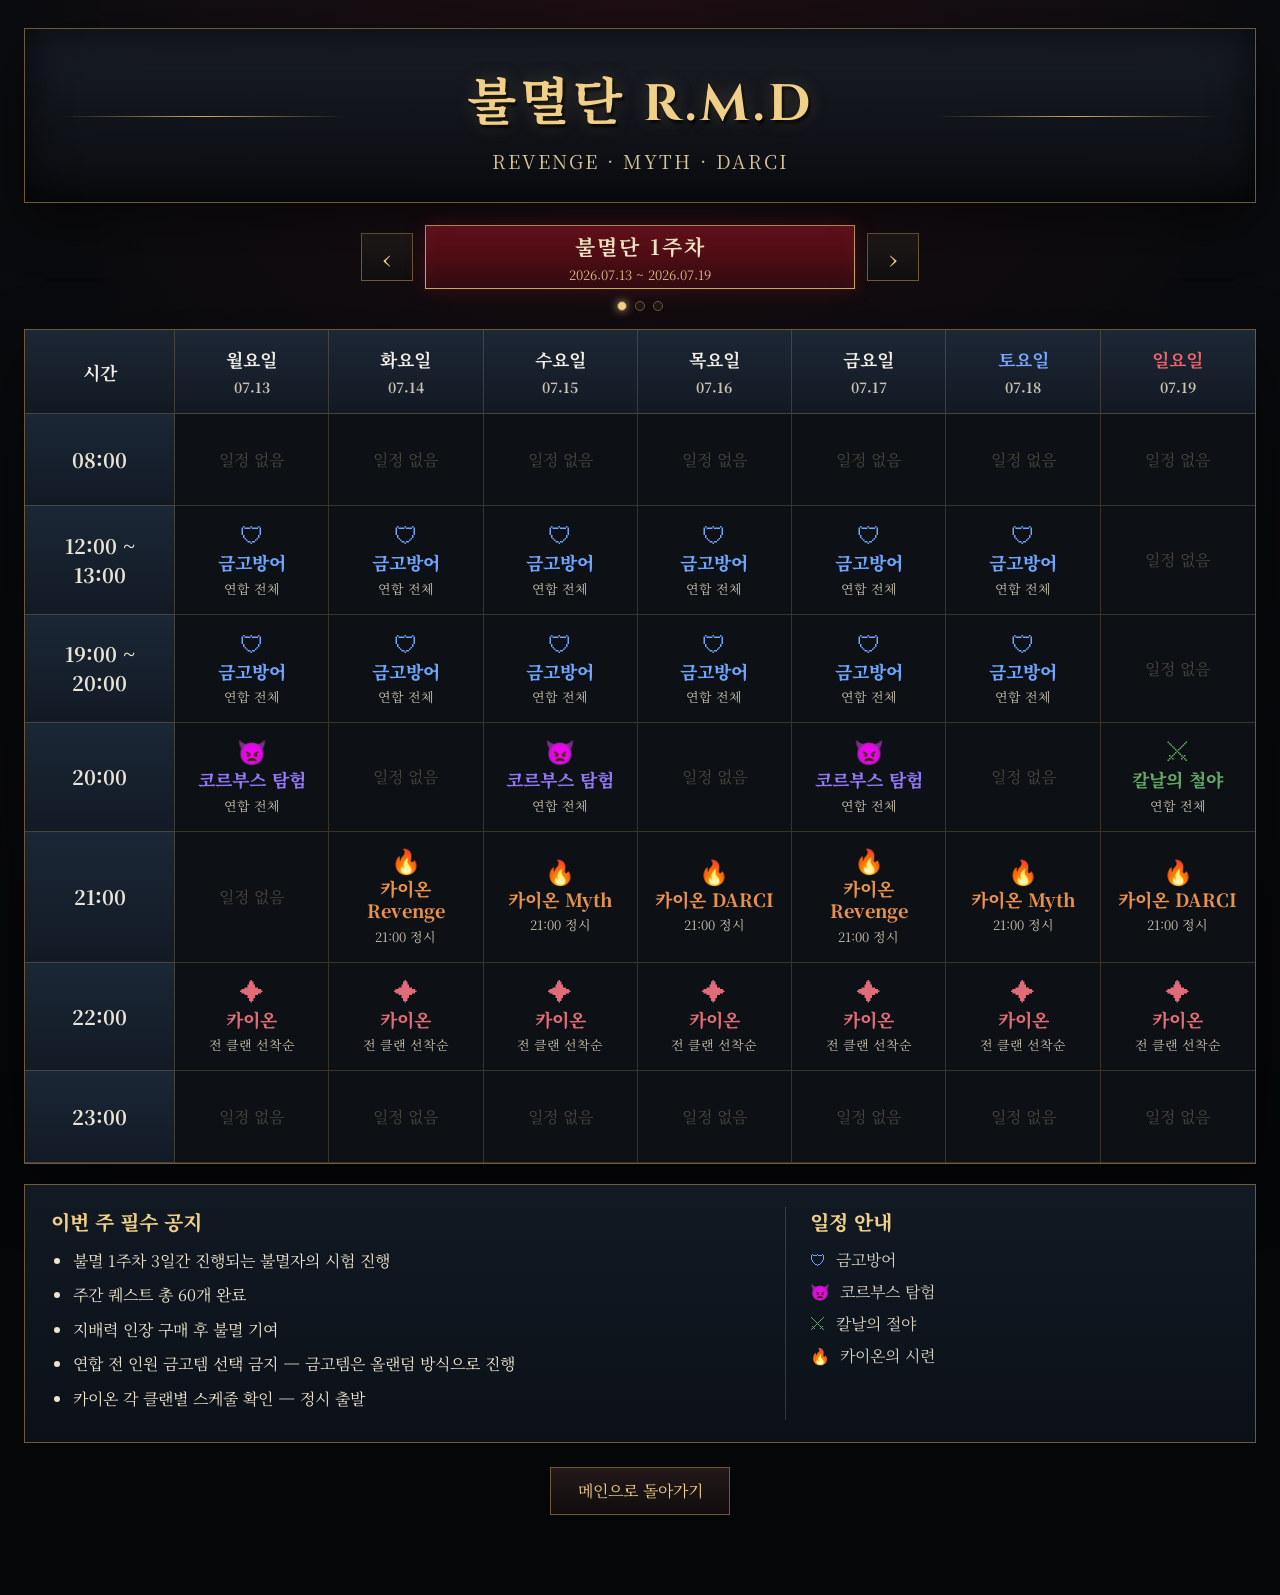
==== commit dc0a83ed: "Update immortal_schedule.html" ====
--- a/immortal_schedule.html
+++ b/immortal_schedule.html
@@ -271,7 +271,7 @@
 ];
 const weeks=[
 {title:'불멸단 1주차',range:'2026.07.13 ~ 2026.07.19',days:week1Days,notices:['불멸 1주차 3일간 진행되는 불멸자의 시험 진행','주간 퀘스트 총 60개 완료','지배력 인장 구매 후 불멸 기여','연합 전 인원 금고템 선택 금지 — 금고템은 올랜덤 방식으로 진행','카이온 각 클랜별 스케줄 확인 — 정시 출발']},
-{title:'불멸단 2주차',range:'2026.07.20 ~ 2026.07.26',days:week2Days,notices:[,'주간 퀘스트 총 60개 완료','지배력 인장 구매 후 불멸 기여','연합 전 인원 금고템 선택 금지 — 금고템은 올랜덤 방식으로 진행','카이온 일정은 08:00, 21:00, 22:00, 23:00 선착순']}
+{title:'불멸단 2주차',range:'2026.07.20 ~ 2026.07.26',days:week2Days,notices:[,'주간 퀘스트 총 60개 완료','지배력 인장 구매 후 불멸 기여','연합 전 인원 금고템 선택 금지 — 금고템은 올랜덤 방식으로 진행','카이온 일정은 08:00, 21:00, 22:00, 23:00 선착순']},
 {title:'불멸단 3주차',range:'2026.07.27 ~ 2026.08.02',days:week3Days,notices:[,'주간 퀘스트 총 60개 완료','지배력 인장 구매 후 불멸 기여','연합 전 인원 금고템 선택 금지 — 금고템은 올랜덤 방식으로 진행','카이온 일정은 08:00, 21:00, 22:00, 23:00 선착순']}
 ];
 
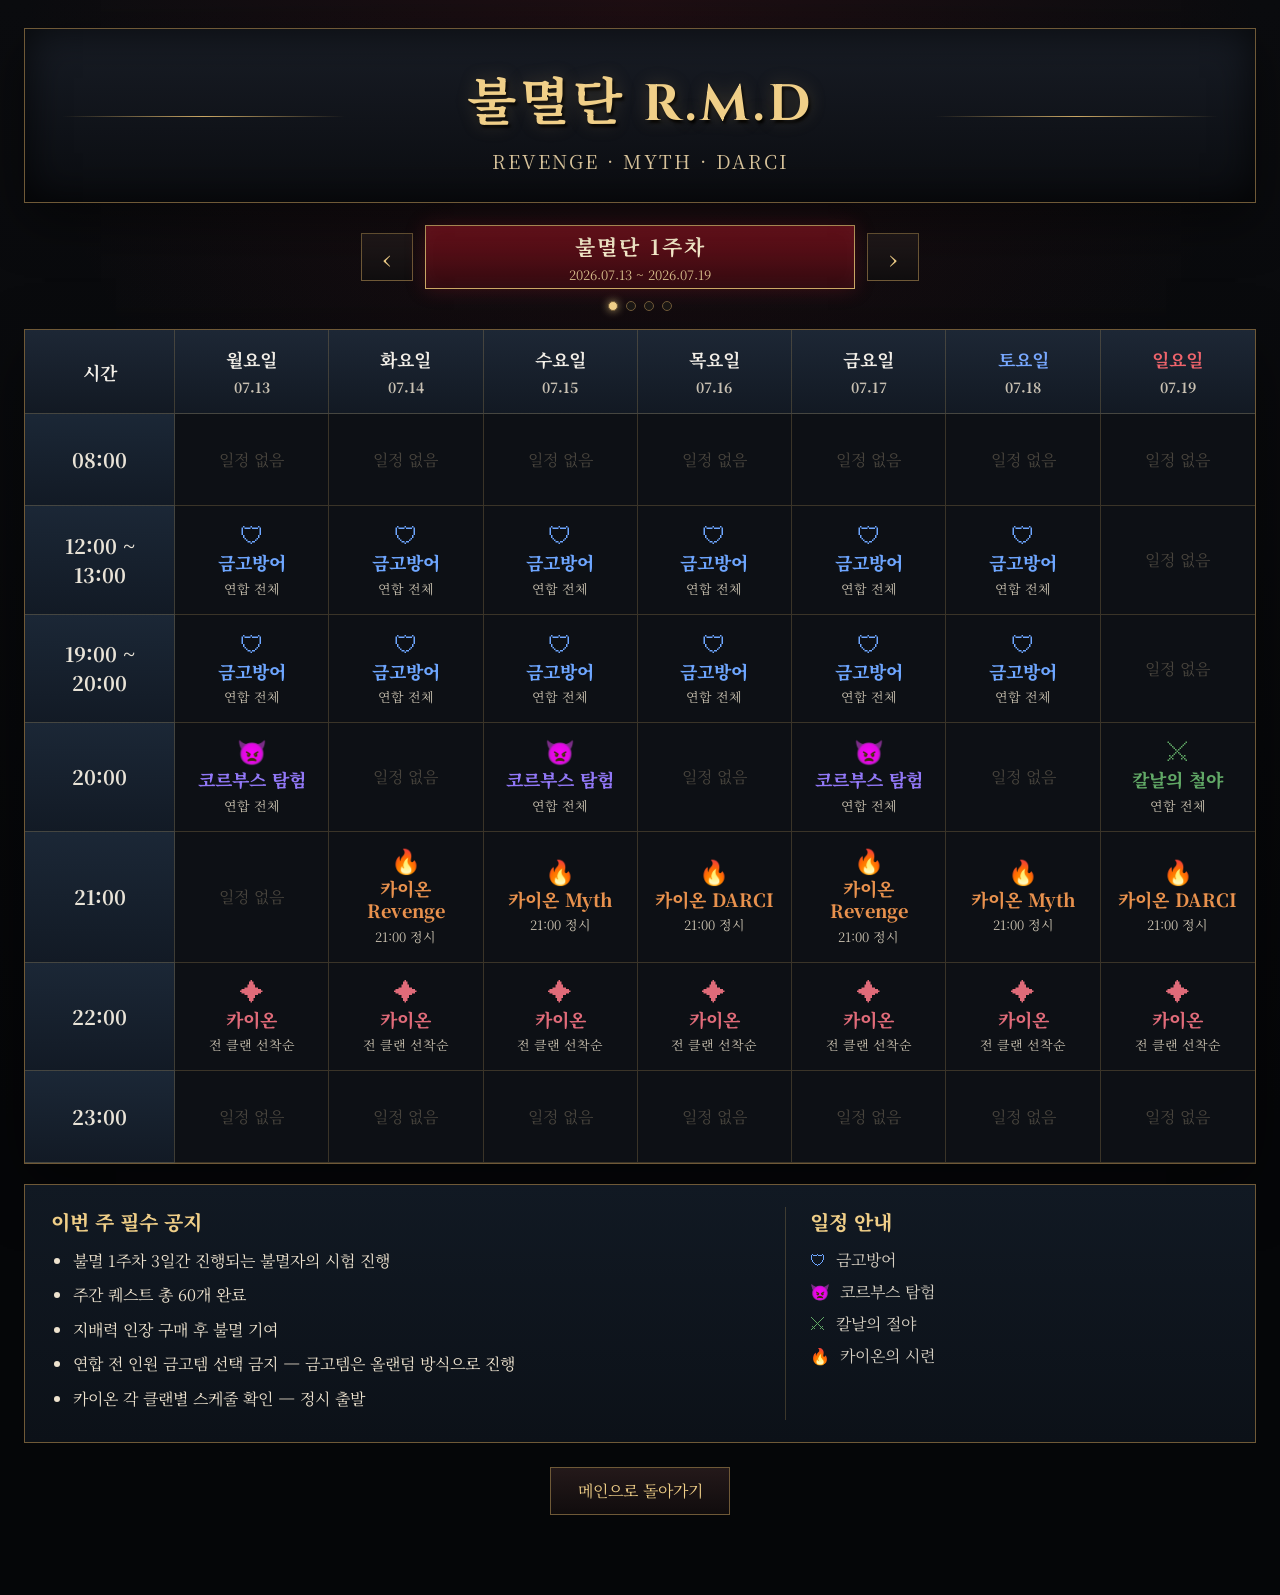
==== commit eb78f7d7: "Update immortal_schedule.html" ====
--- a/immortal_schedule.html
+++ b/immortal_schedule.html
@@ -7,7 +7,9 @@
 <style>
 @import url('https://fonts.googleapis.com/css2?family=Cinzel:wght@700;900&family=Noto+Serif+KR:wght@400;600;700;900&display=swap');
 :root{--bg:#08090b;--panel:#12151a;--gold:#caa765;--gold-bright:#f0cf88;--gold-dim:#6f5937;--text:#eee3cf;--muted:#9c927f;--blue:#6ea6ff;--orange:#e8914d;--green:#61a866;--pink:#e06b79;}
-*{box-sizing:border-box} body{margin:0;color:var(--text);font-family:'Noto Serif KR',serif;background:radial-gradient(circle at 50% 0%,rgba(142,22,34,.14),transparent 36%),linear-gradient(180deg,#0b0c0f,#050608 70%);min-height:100vh} button{font:inherit}.page{width:min(1460px,100%);margin:0 auto;padding:28px 24px 80px}.hero{position:relative;text-align:center;padding:32px 24px 28px;border:1px solid var(--gold-dim);background:linear-gradient(180deg,rgba(24,29,38,.96),rgba(10,12,16,.96));box-shadow:inset 0 0 40px rgba(0,0,0,.75),0 18px 50px rgba(0,0,0,.45)}.hero:before,.hero:after{content:"";position:absolute;top:50%;width:23%;height:1px;background:linear-gradient(90deg,transparent,var(--gold),transparent)}.hero:before{left:3%}.hero:after{right:3%}.hero h1{position:relative;z-index:1;margin:0;font-family:'Cinzel','Noto Serif KR',serif;color:var(--gold-bright);font-size:clamp(30px,4vw,58px);letter-spacing:4px;text-shadow:0 0 18px rgba(202,167,101,.25),2px 3px 3px #000}.hero p{margin:8px 0 0;color:#d7c29a;font-size:clamp(13px,1.8vw,19px);letter-spacing:2px}.week-info{display:flex;justify-content:center;align-items:center;gap:14px;margin:22px 0 18px}.week-badge{padding:10px 18px;border:1px solid var(--gold);color:var(--gold-bright);background:linear-gradient(#311015,#16090c);box-shadow:inset 0 0 16px rgba(191,30,46,.35);font-weight:700}.date-range{color:var(--muted)}.desktop-schedule{display:block;overflow-x:auto;border:1px solid var(--gold-dim);background:#0d1015;box-shadow:0 22px 60px rgba(0,0,0,.45)}.schedule-grid{min-width:1140px;display:grid;grid-template-columns:150px repeat(7,1fr)}.cell{min-height:92px;padding:16px 12px;border-right:1px solid rgba(202,167,101,.24);border-bottom:1px solid rgba(202,167,101,.24);display:flex;flex-direction:column;justify-content:center;align-items:center;text-align:center;gap:5px}.cell:nth-child(8n){border-right:0}.head{min-height:78px;background:linear-gradient(180deg,#1d2735,#121923);color:#f2eee7;font-weight:700;font-size:18px}.head .date{font-size:14px;color:#c8c0b2}.head.sat{color:#78a8ff}.head.sun{color:#ef646c}.time{background:linear-gradient(180deg,#1b2736,#121a25);color:#e9e3d7;font-size:20px;font-weight:700}.item-title{font-size:18px;font-weight:800;line-height:1.25}.item-sub{color:#c7bfae;font-size:13px}.vault{color:var(--blue)}.corvus{color:#9278f7}.kaion{color:var(--orange)}.blade{color:var(--green)}.rush{color:var(--pink)}.icon{font-size:24px;line-height:1}.empty{color:#48443d}.today-column{background:linear-gradient(180deg,rgba(177,25,40,.13),rgba(177,25,40,.04));box-shadow:inset 0 0 0 1px rgba(230,71,86,.28)}.notice-box{margin-top:20px;border:1px solid var(--gold-dim);background:linear-gradient(180deg,#111923,#0c1118);padding:22px 26px;display:grid;grid-template-columns:1.6fr 1fr;gap:24px}.notice-title{color:var(--gold-bright);font-size:20px;font-weight:800;margin-bottom:12px}.notice-line{margin:8px 0;line-height:1.65}.legend{border-left:1px solid rgba(202,167,101,.25);padding-left:24px}.legend-row{display:flex;align-items:center;gap:10px;margin:9px 0;color:#d7d0c3}.mobile-schedule{display:none}.mobile-day-nav{display:grid;grid-template-columns:52px 1fr 52px;gap:10px;align-items:center;margin-bottom:14px}.day-arrow{height:48px;border:1px solid var(--gold-dim);color:var(--gold-bright);background:linear-gradient(#21191a,#0f0d0e);cursor:pointer;font-size:24px;transition:.2s}.day-arrow:active{transform:scale(.94)}.day-heading{min-height:64px;display:flex;flex-direction:column;align-items:center;justify-content:center;border:1px solid var(--gold);background:linear-gradient(#71111c,#30090e);color:#fff4d2;box-shadow:0 0 18px rgba(191,30,46,.28)}.day-heading strong{font-size:22px}.day-heading span{margin-top:3px;color:#d8be8b;font-size:13px}.mobile-card-list{display:flex;flex-direction:column;gap:12px}.mobile-card{display:grid;grid-template-columns:84px 1fr;min-height:86px;border:1px solid rgba(202,167,101,.42);background:linear-gradient(180deg,#171b21,#101318);box-shadow:inset 0 0 20px rgba(0,0,0,.45)}.mobile-time{display:flex;align-items:center;justify-content:center;border-right:1px solid rgba(202,167,101,.28);color:var(--gold-bright);font-size:18px;font-weight:800}.mobile-detail{display:flex;align-items:center;gap:14px;padding:14px 16px}.mobile-detail .icon{width:28px;flex:none}.mobile-detail .item-title{font-size:17px}.mobile-empty{color:#6f675b}.mobile-notice{margin-top:18px;padding:18px;border:1px solid var(--gold-dim);background:#11151b}
+*{box-sizing:border-box} body{margin:0;color:var(--text);font-family:'Noto Serif KR',serif;background:radial-gradient(circle at 50% 0%,rgba(142,22,34,.14),transparent 36%),linear-gradient(180deg,#0b0c0f,#050608 70%);min-height:100vh} button{font:inherit}.page{width:min(1460px,100%);margin:0 auto;padding:28px 24px 80px}.hero{position:relative;text-align:center;padding:32px 24px 28px;border:1px solid var(--gold-dim);background:linear-gradient(180deg,rgba(24,29,38,.96),rgba(10,12,16,.96));box-shadow:inset 0 0 40px rgba(0,0,0,.75),0 18px 50px rgba(0,0,0,.45)}.hero:before,.hero:after{content:"";position:absolute;top:50%;width:23%;height:1px;background:linear-gradient(90deg,transparent,var(--gold),transparent)}.hero:before{left:3%}.hero:after{right:3%}.hero h1{position:relative;z-index:1;margin:0;font-family:'Cinzel','Noto Serif KR',serif;color:var(--gold-bright);font-size:clamp(30px,4vw,58px);letter-spacing:4px;text-shadow:0 0 18px rgba(202,167,101,.25),2px 3px 3px #000}.hero p{margin:8px 0 0;color:#d7c29a;font-size:clamp(13px,1.8vw,19px);letter-spacing:2px}.week-info{display:flex;justify-content:center;align-items:center;gap:14px;margin:22px 0 18px}.week-badge{padding:10px 18px;border:1px solid var(--gold);color:var(--gold-bright);background:linear-gradient(#311015,#16090c);box-shadow:inset 0 0 16px rgba(191,30,46,.35);font-weight:700}.date-range{color:var(--muted)}.desktop-schedule{display:block;overflow-x:auto;border:1px solid var(--gold-dim);background:#0d1015;box-shadow:0 22px 60px rgba(0,0,0,.45)}.schedule-grid{min-width:1140px;display:grid;grid-template-columns:150px repeat(7,1fr)}.cell{min-height:92px;padding:16px 12px;border-right:1px solid rgba(202,167,101,.24);border-bottom:1px solid rgba(202,167,101,.24);display:flex;flex-direction:column;justify-content:center;align-items:center;text-align:center;gap:5px}.cell:nth-child(8n){border-right:0}.head{min-height:78px;background:linear-gradient(180deg,#1d2735,#121923);color:#f2eee7;font-weight:700;font-size:18px}.head .date{font-size:14px;color:#c8c0b2}.head.sat{color:#78a8ff}.head.sun{color:#ef646c}.time{background:linear-gradient(180deg,#1b2736,#121a25);color:#e9e3d7;font-size:20px;font-weight:700}.item-title{font-size:18px;font-weight:800;line-height:1.25}.item-sub{color:#c7bfae;font-size:13px}.vault{color:var(--blue)}.corvus{color:#9278f7}.kaion-blade{
+    color:#b7a64b;
+}.kaion{color:var(--orange)}.blade{color:var(--green)}.rush{color:var(--pink)}.icon{font-size:24px;line-height:1}.empty{color:#48443d}.today-column{background:linear-gradient(180deg,rgba(177,25,40,.13),rgba(177,25,40,.04));box-shadow:inset 0 0 0 1px rgba(230,71,86,.28)}.notice-box{margin-top:20px;border:1px solid var(--gold-dim);background:linear-gradient(180deg,#111923,#0c1118);padding:22px 26px;display:grid;grid-template-columns:1.6fr 1fr;gap:24px}.notice-title{color:var(--gold-bright);font-size:20px;font-weight:800;margin-bottom:12px}.notice-line{margin:8px 0;line-height:1.65}.legend{border-left:1px solid rgba(202,167,101,.25);padding-left:24px}.legend-row{display:flex;align-items:center;gap:10px;margin:9px 0;color:#d7d0c3}.mobile-schedule{display:none}.mobile-day-nav{display:grid;grid-template-columns:52px 1fr 52px;gap:10px;align-items:center;margin-bottom:14px}.day-arrow{height:48px;border:1px solid var(--gold-dim);color:var(--gold-bright);background:linear-gradient(#21191a,#0f0d0e);cursor:pointer;font-size:24px;transition:.2s}.day-arrow:active{transform:scale(.94)}.day-heading{min-height:64px;display:flex;flex-direction:column;align-items:center;justify-content:center;border:1px solid var(--gold);background:linear-gradient(#71111c,#30090e);color:#fff4d2;box-shadow:0 0 18px rgba(191,30,46,.28)}.day-heading strong{font-size:22px}.day-heading span{margin-top:3px;color:#d8be8b;font-size:13px}.mobile-card-list{display:flex;flex-direction:column;gap:12px}.mobile-card{display:grid;grid-template-columns:84px 1fr;min-height:86px;border:1px solid rgba(202,167,101,.42);background:linear-gradient(180deg,#171b21,#101318);box-shadow:inset 0 0 20px rgba(0,0,0,.45)}.mobile-time{display:flex;align-items:center;justify-content:center;border-right:1px solid rgba(202,167,101,.28);color:var(--gold-bright);font-size:18px;font-weight:800}.mobile-detail{display:flex;align-items:center;gap:14px;padding:14px 16px}.mobile-detail .icon{width:28px;flex:none}.mobile-detail .item-title{font-size:17px}.mobile-empty{color:#6f675b}.mobile-notice{margin-top:18px;padding:18px;border:1px solid var(--gold-dim);background:#11151b}
 
 .week-controller{display:grid;grid-template-columns:52px minmax(220px,430px) 52px;align-items:center;justify-content:center;gap:12px;margin:22px 0 12px}
 .week-arrow{height:48px;border:1px solid var(--gold-dim);color:var(--gold-bright);background:linear-gradient(#21191a,#0f0d0e);cursor:pointer;font-size:25px;transition:.2s}
@@ -247,7 +249,7 @@
   '08:00':{type:'rush',icon:'✦',title:'카이온',sub:'연합 전체(선착순)'},
 '12:00 ~ 13:00':{type:'vault',icon:'🛡',title:'금고방어',sub:'연합 전체'},
 '19:00 ~ 20:00':{type:'vault',icon:'🛡',title:'금고방어',sub:'연합 전체'},
-'20:00':null,
+'20:00':{type:'rush',icon:'✦',title:'카이온',sub:'연합 전체(선착순)'},
 '21:00':{type:'rush',icon:'✦',title:'카이온',sub:'연합 전체(선착순)'},
 '22:00':{type:'rush',icon:'✦',title:'카이온',sub:'연합 전체(선착순)'},
 '23:00':{type:'rush',icon:'✦',title:'카이온',sub:'연합 전체(선착순)'}
@@ -262,17 +264,127 @@
   '08:00':{type:'rush',icon:'✦',title:'카이온',sub:'연합 전체(선착순)'},
 '12:00 ~ 13:00':null,
 '19:00 ~ 20:00':null,
-'20:00':{type:'blade',icon:'⚔',title:'칼날의 철야',sub:'연합 전체'},
+'20:00':{type:'kaion-blade',icon:'⚔ ✦',title:'칼날의 철야<br>카이온',sub:'연합 전체<br>연합 전체(선착순)'},
 '21:00':{type:'rush',icon:'✦',title:'카이온',sub:'연합 전체(선착순)'},
 '22:00':{type:'rush',icon:'✦',title:'카이온',sub:'연합 전체(선착순)'},
 '23:00':{type:'rush',icon:'✦',title:'카이온',sub:'연합 전체(선착순)'}
 }
 }
 ];
+
+  const week4Days=[
+{
+key:'mon',
+name:'월요일',
+date:'08.03',
+fullDate:'2026-08-03',
+items:{
+'08:00':{type:'rush',icon:'✦',title:'카이온',sub:'연합 전체(선착순)'},
+'12:00 ~ 13:00':{type:'vault',icon:'🛡',title:'금고방어',sub:'연합 전체'},
+'19:00 ~ 20:00':{type:'vault',icon:'🛡',title:'금고방어',sub:'연합 전체'},
+'20:00':{type:'rush',icon:'✦',title:'카이온',sub:'연합 전체(선착순)'},
+'21:00':{type:'rush',icon:'✦',title:'카이온',sub:'연합 전체(선착순)'},
+'22:00':{type:'rush',icon:'✦',title:'카이온',sub:'연합 전체(선착순)'},
+'23:00':{type:'rush',icon:'✦',title:'카이온',sub:'연합 전체(선착순)'}
+}
+},
+{
+key:'tue',
+name:'화요일',
+date:'08.04',
+fullDate:'2026-08-04',
+items:{
+'08:00':{type:'rush',icon:'✦',title:'카이온',sub:'연합 전체(선착순)'},
+'12:00 ~ 13:00':{type:'vault',icon:'🛡',title:'금고방어',sub:'연합 전체'},
+'19:00 ~ 20:00':{type:'vault',icon:'🛡',title:'금고방어',sub:'연합 전체'},
+'20:00':{type:'kaion-blade',icon:'👿 ✦',title:'코르부스 탐험<br>카이온 ',sub:'연합 전체<br>연합 전체(선착순)'},
+'21:00':{type:'rush',icon:'✦',title:'카이온',sub:'연합 전체(선착순)'},
+'22:00':{type:'rush',icon:'✦',title:'카이온',sub:'연합 전체(선착순)'},
+'23:00':{type:'rush',icon:'✦',title:'카이온',sub:'연합 전체(선착순)'}
+}
+},
+{
+key:'wed',
+name:'수요일',
+date:'08.05',
+fullDate:'2026-08-05',
+items:{
+  '08:00':{type:'rush',icon:'✦',title:'카이온',sub:'연합 전체(선착순)'},
+'12:00 ~ 13:00':{type:'vault',icon:'🛡',title:'금고방어',sub:'연합 전체'},
+'19:00 ~ 20:00':{type:'vault',icon:'🛡',title:'금고방어',sub:'연합 전체'},
+'20:00':{type:'kaion-blade',icon:'👿 ✦',title:'코르부스 탐험<br>카이온 ',sub:'연합 전체<br>연합 전체(선착순)'},
+'21:00':{type:'rush',icon:'✦',title:'카이온',sub:'연합 전체(선착순)'},
+'22:00':{type:'rush',icon:'✦',title:'카이온',sub:'연합 전체(선착순)'},
+'23:00':{type:'rush',icon:'✦',title:'카이온',sub:'연합 전체(선착순)'}
+}
+},
+{
+key:'thu',
+name:'목요일',
+date:'08.06',
+fullDate:'2026-08-06',
+items:{
+  '08:00':{type:'rush',icon:'✦',title:'카이온',sub:'연합 전체(선착순)'},
+'12:00 ~ 13:00':{type:'vault',icon:'🛡',title:'금고방어',sub:'연합 전체'},
+'19:00 ~ 20:00':{type:'vault',icon:'🛡',title:'금고방어',sub:'연합 전체'},
+'20:00':{type:'rush',icon:'✦',title:'카이온',sub:'연합 전체(선착순)'},
+'21:00':{type:'rush',icon:'✦',title:'카이온',sub:'연합 전체(선착순)'},
+'22:00':{type:'rush',icon:'✦',title:'카이온',sub:'연합 전체(선착순)'},
+'23:00':{type:'rush',icon:'✦',title:'카이온',sub:'연합 전체(선착순)'}
+}
+},
+{
+key:'fri',
+name:'금요일',
+date:'08.07',
+fullDate:'2026-08-07',
+items:{
+  '08:00':{type:'rush',icon:'✦',title:'카이온',sub:'연합 전체(선착순)'},
+'12:00 ~ 13:00':{type:'vault',icon:'🛡',title:'금고방어',sub:'연합 전체'},
+'19:00 ~ 20:00':{type:'vault',icon:'🛡',title:'금고방어',sub:'연합 전체'},
+'20:00':{type:'kaion-blade',icon:'👿 ✦',title:'코르부스 탐험<br>카이온 ',sub:'연합 전체<br>연합 전체(선착순)'},
+'21:00':{type:'rush',icon:'✦',title:'카이온',sub:'연합 전체(선착순)'},
+'22:00':{type:'rush',icon:'✦',title:'카이온',sub:'연합 전체(선착순)'},
+'23:00':{type:'rush',icon:'✦',title:'카이온',sub:'연합 전체(선착순)'}
+}
+},
+{
+key:'sat',
+name:'토요일',
+date:'08.08',
+fullDate:'2026-08-08',
+items:{
+  '08:00':{type:'rush',icon:'✦',title:'카이온',sub:'연합 전체(선착순)'},
+'12:00 ~ 13:00':{type:'vault',icon:'🛡',title:'금고방어',sub:'연합 전체'},
+'19:00 ~ 20:00':{type:'vault',icon:'🛡',title:'금고방어',sub:'연합 전체'},
+'20:00':{type:'rush',icon:'✦',title:'카이온',sub:'연합 전체(선착순)'},
+'21:00':{type:'rush',icon:'✦',title:'카이온',sub:'연합 전체(선착순)'},
+'22:00':{type:'rush',icon:'✦',title:'카이온',sub:'연합 전체(선착순)'},
+'23:00':{type:'rush',icon:'✦',title:'카이온',sub:'연합 전체(선착순)'}
+}
+},
+{
+key:'sun',
+name:'일요일',
+date:'08.09',
+fullDate:'2026-08-09',
+items:{
+  '08:00':{type:'rush',icon:'✦',title:'카이온',sub:'연합 전체(선착순)'},
+'12:00 ~ 13:00':null,
+'19:00 ~ 20:00':null,
+'20:00':{type:'kaion-blade',icon:'⚔ ✦',title:'칼날의 철야<br>카이온',sub:'연합 전체<br>연합 전체(선착순)'},
+'21:00':{type:'rush',icon:'✦',title:'카이온',sub:'연합 전체(선착순)'},
+'22:00':{type:'rush',icon:'✦',title:'카이온',sub:'연합 전체(선착순)'},
+'23:00':{type:'rush',icon:'✦',title:'카이온',sub:'연합 전체(선착순)'}
+}
+}
+];
+  
 const weeks=[
 {title:'불멸단 1주차',range:'2026.07.13 ~ 2026.07.19',days:week1Days,notices:['불멸 1주차 3일간 진행되는 불멸자의 시험 진행','주간 퀘스트 총 60개 완료','지배력 인장 구매 후 불멸 기여','연합 전 인원 금고템 선택 금지 — 금고템은 올랜덤 방식으로 진행','카이온 각 클랜별 스케줄 확인 — 정시 출발']},
 {title:'불멸단 2주차',range:'2026.07.20 ~ 2026.07.26',days:week2Days,notices:[,'주간 퀘스트 총 60개 완료','지배력 인장 구매 후 불멸 기여','연합 전 인원 금고템 선택 금지 — 금고템은 올랜덤 방식으로 진행','카이온 일정은 08:00, 21:00, 22:00, 23:00 선착순']},
-{title:'불멸단 3주차',range:'2026.07.27 ~ 2026.08.02',days:week3Days,notices:[,'주간 퀘스트 총 60개 완료','지배력 인장 구매 후 불멸 기여','연합 전 인원 금고템 선택 금지 — 금고템은 올랜덤 방식으로 진행','카이온 일정은 08:00, 21:00, 22:00, 23:00 선착순']}
+{title:'불멸단 3주차',range:'2026.07.27 ~ 2026.08.02',days:week3Days,notices:[,'주간 퀘스트 총 60개 완료','지배력 인장 구매 후 불멸 기여','연합 전 인원 금고템 선택 금지 — 금고템은 올랜덤 방식으로 진행','카이온 일정은 08:00, 20:00, 21:00, 22:00, 23:00 선착순']},
+  {title:'불멸단 4주차',range:'2026.08.03 ~ 2026.08.09',days:week4Days,notices:[,'주간 퀘스트 총 60개 완료','지배력 인장 구매 후 불멸 기여','연합 전 인원 금고템 선택 금지 — 금고템은 올랜덤 방식으로 진행','카이온 일정은 08:00, 20:00, 21:00, 22:00, 23:00 선착순']}
 ];
 
 function localDateString(date){const y=date.getFullYear();const m=String(date.getMonth()+1).padStart(2,'0');const d=String(date.getDate()).padStart(2,'0');return `${y}-${m}-${d}`}
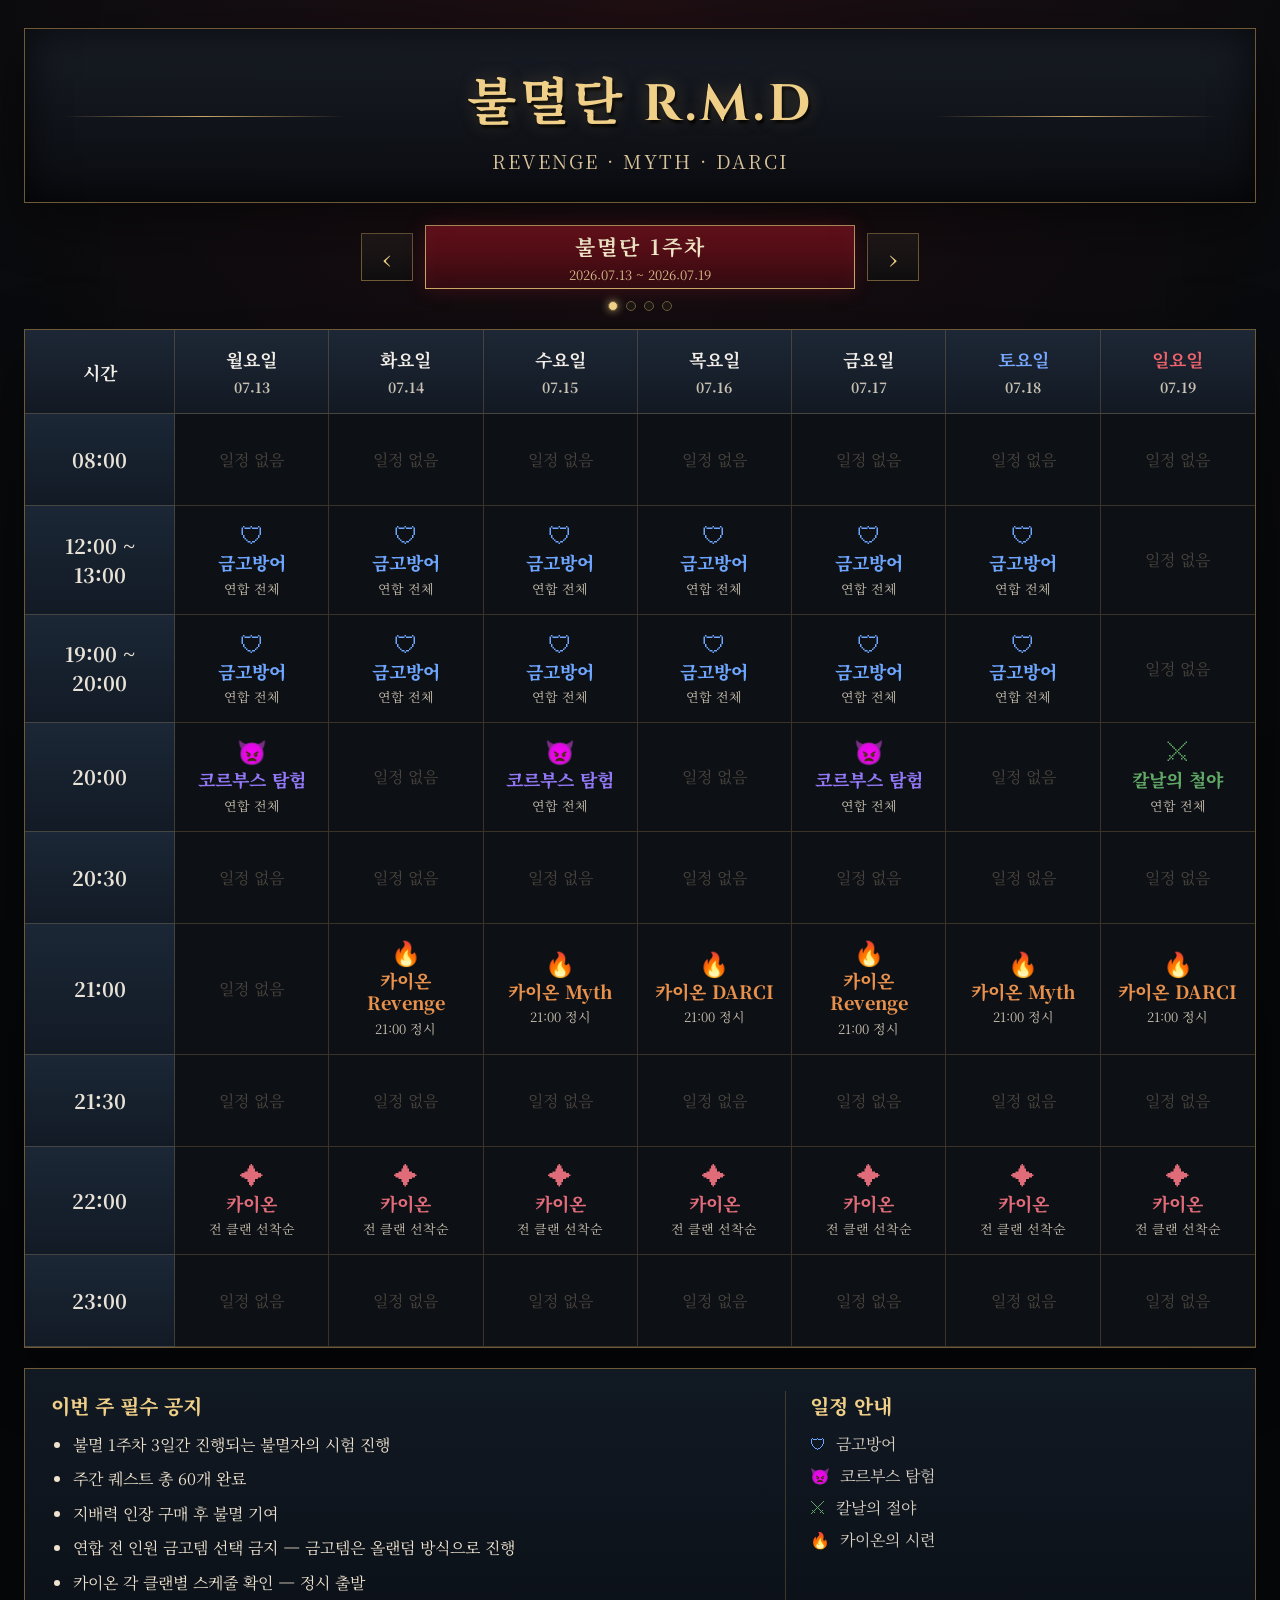
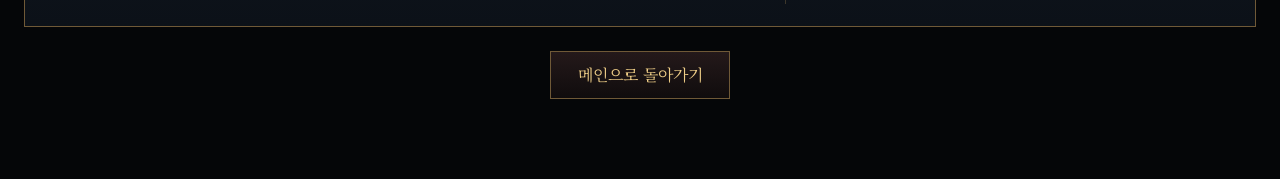
==== commit 32163373: "Update immortal_schedule.html" ====
--- a/immortal_schedule.html
+++ b/immortal_schedule.html
@@ -46,16 +46,16 @@
 <div class="back-link-wrap"><a href="index.html" class="back-link">메인으로 돌아가기</a></div>
 </main>
 <script>
-const times=['08:00','12:00 ~ 13:00','19:00 ~ 20:00','20:00','21:00','22:00','23:00'];
+const times=['08:00','12:00 ~ 13:00','19:00 ~ 20:00','20:00','20:30','21:00','21:30','22:00','23:00'];
 
 const week1Days=[
 {key:'mon',name:'월요일',date:'07.13',fullDate:'2026-07-13',items:{'08:00': null,'12:00 ~ 13:00':{type:'vault',icon:'🛡',title:'금고방어',sub:'연합 전체'},'19:00 ~ 20:00':{type:'vault',icon:'🛡',title:'금고방어',sub:'연합 전체'},'20:00':{type:'corvus',icon:'👿',title:'코르부스 탐험',sub:'연합 전체'},'21:00':null,'22:00':{type:'rush',icon:'✦',title:'카이온',sub:'전 클랜 선착순'},'23:00':null}},
-{key:'tue',name:'화요일',date:'07.14',fullDate:'2026-07-14',items:{'08:00': null,'12:00 ~ 13:00':{type:'vault',icon:'🛡',title:'금고방어',sub:'연합 전체'},'19:00 ~ 20:00':{type:'vault',icon:'🛡',title:'금고방어',sub:'연합 전체'},'20:00':null,'21:00':{type:'kaion',icon:'🔥',title:'카이온 Revenge',sub:'21:00 정시'},'22:00':{type:'rush',icon:'✦',title:'카이온',sub:'전 클랜 선착순'},'23:00':null}},
-{key:'wed',name:'수요일',date:'07.15',fullDate:'2026-07-15',items:{'08:00': null,'12:00 ~ 13:00':{type:'vault',icon:'🛡',title:'금고방어',sub:'연합 전체'},'19:00 ~ 20:00':{type:'vault',icon:'🛡',title:'금고방어',sub:'연합 전체'},'20:00':{type:'corvus',icon:'👿',title:'코르부스 탐험',sub:'연합 전체'},'21:00':{type:'kaion',icon:'🔥',title:'카이온 Myth',sub:'21:00 정시'},'22:00':{type:'rush',icon:'✦',title:'카이온',sub:'전 클랜 선착순'},'23:00':null}},
-{key:'thu',name:'목요일',date:'07.16',fullDate:'2026-07-16',items:{'08:00': null,'12:00 ~ 13:00':{type:'vault',icon:'🛡',title:'금고방어',sub:'연합 전체'},'19:00 ~ 20:00':{type:'vault',icon:'🛡',title:'금고방어',sub:'연합 전체'},'20:00':null,'21:00':{type:'kaion',icon:'🔥',title:'카이온 DARCI',sub:'21:00 정시'},'22:00':{type:'rush',icon:'✦',title:'카이온',sub:'전 클랜 선착순'},'23:00':null}},
-{key:'fri',name:'금요일',date:'07.17',fullDate:'2026-07-17',items:{'08:00': null,'12:00 ~ 13:00':{type:'vault',icon:'🛡',title:'금고방어',sub:'연합 전체'},'19:00 ~ 20:00':{type:'vault',icon:'🛡',title:'금고방어',sub:'연합 전체'},'20:00':{type:'corvus',icon:'👿',title:'코르부스 탐험',sub:'연합 전체'},'21:00':{type:'kaion',icon:'🔥',title:'카이온 Revenge',sub:'21:00 정시'},'22:00':{type:'rush',icon:'✦',title:'카이온',sub:'전 클랜 선착순'},'23:00':null}},
-{key:'sat',name:'토요일',date:'07.18',fullDate:'2026-07-18',items:{'08:00': null,'12:00 ~ 13:00':{type:'vault',icon:'🛡',title:'금고방어',sub:'연합 전체'},'19:00 ~ 20:00':{type:'vault',icon:'🛡',title:'금고방어',sub:'연합 전체'},'20:00':null,'21:00':{type:'kaion',icon:'🔥',title:'카이온 Myth',sub:'21:00 정시'},'22:00':{type:'rush',icon:'✦',title:'카이온',sub:'전 클랜 선착순'},'23:00':null}},
-{key:'sun',name:'일요일',date:'07.19',fullDate:'2026-07-19',items:{'08:00': null,'12:00 ~ 13:00':null,'19:00 ~ 20:00':null,'20:00':{type:'blade',icon:'⚔',title:'칼날의 철야',sub:'연합 전체'},'21:00':{type:'kaion',icon:'🔥',title:'카이온 DARCI',sub:'21:00 정시'},'22:00':{type:'rush',icon:'✦',title:'카이온',sub:'전 클랜 선착순'},'23:00':null}}
+{key:'tue',name:'화요일',date:'07.14',fullDate:'2026-07-14',items:{'08:00': null,'12:00 ~ 13:00':{type:'vault',icon:'🛡',title:'금고방어',sub:'연합 전체'},'19:00 ~ 20:00':{type:'vault',icon:'🛡',title:'금고방어',sub:'연합 전체'},'20:00':null,'20:30':null,'21:00':{type:'kaion',icon:'🔥',title:'카이온 Revenge',sub:'21:00 정시'},'22:00':{type:'rush',icon:'✦',title:'카이온',sub:'전 클랜 선착순'},'23:00':null}},
+{key:'wed',name:'수요일',date:'07.15',fullDate:'2026-07-15',items:{'08:00': null,'12:00 ~ 13:00':{type:'vault',icon:'🛡',title:'금고방어',sub:'연합 전체'},'19:00 ~ 20:00':{type:'vault',icon:'🛡',title:'금고방어',sub:'연합 전체'},'20:00':{type:'corvus',icon:'👿',title:'코르부스 탐험',sub:'연합 전체'},'20:30':null,'21:00':{type:'kaion',icon:'🔥',title:'카이온 Myth',sub:'21:00 정시'},'22:00':{type:'rush',icon:'✦',title:'카이온',sub:'전 클랜 선착순'},'23:00':null}},
+{key:'thu',name:'목요일',date:'07.16',fullDate:'2026-07-16',items:{'08:00': null,'12:00 ~ 13:00':{type:'vault',icon:'🛡',title:'금고방어',sub:'연합 전체'},'19:00 ~ 20:00':{type:'vault',icon:'🛡',title:'금고방어',sub:'연합 전체'},'20:00':null,'20:30':null,'21:00':{type:'kaion',icon:'🔥',title:'카이온 DARCI',sub:'21:00 정시'},'22:00':{type:'rush',icon:'✦',title:'카이온',sub:'전 클랜 선착순'},'23:00':null}},
+{key:'fri',name:'금요일',date:'07.17',fullDate:'2026-07-17',items:{'08:00': null,'12:00 ~ 13:00':{type:'vault',icon:'🛡',title:'금고방어',sub:'연합 전체'},'19:00 ~ 20:00':{type:'vault',icon:'🛡',title:'금고방어',sub:'연합 전체'},'20:00':{type:'corvus',icon:'👿',title:'코르부스 탐험',sub:'연합 전체'},'20:30':null,'21:00':{type:'kaion',icon:'🔥',title:'카이온 Revenge',sub:'21:00 정시'},'22:00':{type:'rush',icon:'✦',title:'카이온',sub:'전 클랜 선착순'},'23:00':null}},
+{key:'sat',name:'토요일',date:'07.18',fullDate:'2026-07-18',items:{'08:00': null,'12:00 ~ 13:00':{type:'vault',icon:'🛡',title:'금고방어',sub:'연합 전체'},'19:00 ~ 20:00':{type:'vault',icon:'🛡',title:'금고방어',sub:'연합 전체'},'20:00':null,'20:30':null,'21:00':{type:'kaion',icon:'🔥',title:'카이온 Myth',sub:'21:00 정시'},'22:00':{type:'rush',icon:'✦',title:'카이온',sub:'전 클랜 선착순'},'23:00':null}},
+{key:'sun',name:'일요일',date:'07.19',fullDate:'2026-07-19',items:{'08:00': null,'12:00 ~ 13:00':null,'19:00 ~ 20:00':null,'20:30':null,'20:00':{type:'blade',icon:'⚔',title:'칼날의 철야',sub:'연합 전체'},'21:00':{type:'kaion',icon:'🔥',title:'카이온 DARCI',sub:'21:00 정시'},'22:00':{type:'rush',icon:'✦',title:'카이온',sub:'전 클랜 선착순'},'23:00':null}}
 ];
 const week2Days=[
 {
@@ -68,6 +68,7 @@
 '12:00 ~ 13:00':{type:'vault',icon:'🛡',title:'금고방어',sub:'연합 전체'},
 '19:00 ~ 20:00':{type:'vault',icon:'🛡',title:'금고방어',sub:'연합 전체'},
 '20:00':{type:'corvus',icon:'👿',title:'코르부스 탐험',sub:'연합 전체'},
+    '20:30':null,
 '21:00':{type:'rush',icon:'✦',title:'카이온',sub:'연합 전체(선착순)'},
 '22:00':{type:'rush',icon:'✦',title:'카이온',sub:'연합 전체(선착순)'},
 '23:00':{type:'rush',icon:'✦',title:'카이온',sub:'연합 전체(선착순)'}
@@ -83,6 +84,7 @@
 '12:00 ~ 13:00':{type:'vault',icon:'🛡',title:'금고방어',sub:'연합 전체'},
 '19:00 ~ 20:00':{type:'vault',icon:'🛡',title:'금고방어',sub:'연합 전체'},
 '20:00':null,
+    '20:30':null,
 '21:00':{type:'rush',icon:'✦',title:'카이온',sub:'연합 전체(선착순)'},
 '22:00':{type:'rush',icon:'✦',title:'카이온',sub:'연합 전체(선착순)'},
 '23:00':{type:'rush',icon:'✦',title:'카이온',sub:'연합 전체(선착순)'}
@@ -98,6 +100,7 @@
 '12:00 ~ 13:00':{type:'vault',icon:'🛡',title:'금고방어',sub:'연합 전체'},
 '19:00 ~ 20:00':{type:'vault',icon:'🛡',title:'금고방어',sub:'연합 전체'},
 '20:00':{type:'corvus',icon:'👿',title:'코르부스 탐험',sub:'연합 전체'},
+    '20:30':null,
 '21:00':{type:'rush',icon:'✦',title:'카이온',sub:'연합 전체(선착순)'},
 '22:00':{type:'rush',icon:'✦',title:'카이온',sub:'연합 전체(선착순)'},
 '23:00':{type:'rush',icon:'✦',title:'카이온',sub:'연합 전체(선착순)'}
@@ -113,6 +116,7 @@
 '12:00 ~ 13:00':{type:'vault',icon:'🛡',title:'금고방어',sub:'연합 전체'},
 '19:00 ~ 20:00':{type:'vault',icon:'🛡',title:'금고방어',sub:'연합 전체'},
 '20:00':null,
+    '20:30':null,
 '21:00':{type:'rush',icon:'✦',title:'카이온',sub:'연합 전체(선착순)'},
 '22:00':{type:'rush',icon:'✦',title:'카이온',sub:'연합 전체(선착순)'},
 '23:00':{type:'rush',icon:'✦',title:'카이온',sub:'연합 전체(선착순)'}
@@ -128,6 +132,7 @@
 '12:00 ~ 13:00':{type:'vault',icon:'🛡',title:'금고방어',sub:'연합 전체'},
 '19:00 ~ 20:00':{type:'vault',icon:'🛡',title:'금고방어',sub:'연합 전체'},
 '20:00':{type:'corvus',icon:'👿',title:'코르부스 탐험',sub:'연합 전체'},
+    '20:30':null,
 '21:00':{type:'rush',icon:'✦',title:'카이온',sub:'연합 전체(선착순)'},
 '22:00':{type:'rush',icon:'✦',title:'카이온',sub:'연합 전체(선착순)'},
 '23:00':{type:'rush',icon:'✦',title:'카이온',sub:'연합 전체(선착순)'}
@@ -157,7 +162,8 @@
   '08:00':{type:'rush',icon:'✦',title:'카이온',sub:'연합 전체(선착순)'},
 '12:00 ~ 13:00':null,
 '19:00 ~ 20:00':null,
-'20:00':{type:'blade',icon:'⚔',title:'칼날의 철야',sub:'연합 전체'},
+'20:00':{type:'kaion-blade',icon:'⚔ ✦',title:'칼날의 철야<br>카이온',sub:'연합 전체<br>연합 전체(선착순)'},
+    '20:30':null,
 '21:00':{type:'rush',icon:'✦',title:'카이온',sub:'연합 전체(선착순)'},
 '22:00':{type:'rush',icon:'✦',title:'카이온',sub:'연합 전체(선착순)'},
 '23:00':{type:'rush',icon:'✦',title:'카이온',sub:'연합 전체(선착순)'}
@@ -174,8 +180,10 @@
 '08:00':{type:'rush',icon:'✦',title:'카이온',sub:'연합 전체(선착순)'},
 '12:00 ~ 13:00':{type:'vault',icon:'🛡',title:'금고방어',sub:'연합 전체'},
 '19:00 ~ 20:00':{type:'vault',icon:'🛡',title:'금고방어',sub:'연합 전체'},
-'20:00':{type:'corvus',icon:'👿',title:'코르부스 탐험',sub:'연합 전체'},
-'21:00':{type:'rush',icon:'✦',title:'카이온',sub:'연합 전체(선착순)'},
+'20:00':null,
+    '20:30':{type:'rush',icon:'✦',title:'카이온',sub:'연합 전체(선착순)'},
+'21:00':null,
+    '21:30':{type:'rush',icon:'✦',title:'카이온',sub:'연합 전체(선착순)'},
 '22:00':{type:'rush',icon:'✦',title:'카이온',sub:'연합 전체(선착순)'},
 '23:00':{type:'rush',icon:'✦',title:'카이온',sub:'연합 전체(선착순)'}
 }
@@ -189,8 +197,10 @@
 '08:00':{type:'rush',icon:'✦',title:'카이온',sub:'연합 전체(선착순)'},
 '12:00 ~ 13:00':{type:'vault',icon:'🛡',title:'금고방어',sub:'연합 전체'},
 '19:00 ~ 20:00':{type:'vault',icon:'🛡',title:'금고방어',sub:'연합 전체'},
-'20:00':null,
-'21:00':{type:'rush',icon:'✦',title:'카이온',sub:'연합 전체(선착순)'},
+'20:00':{type:'corvus',icon:'👿 ✦',title:'코르부스 탐험',sub:'연합 전체'},
+    '20:30':{type:'rush',icon:'✦',title:'카이온',sub:'연합 전체(선착순)'},
+'21:00':null,
+    '21:30':{type:'rush',icon:'✦',title:'카이온',sub:'연합 전체(선착순)'},
 '22:00':{type:'rush',icon:'✦',title:'카이온',sub:'연합 전체(선착순)'},
 '23:00':{type:'rush',icon:'✦',title:'카이온',sub:'연합 전체(선착순)'}
 }
@@ -204,8 +214,10 @@
   '08:00':{type:'rush',icon:'✦',title:'카이온',sub:'연합 전체(선착순)'},
 '12:00 ~ 13:00':{type:'vault',icon:'🛡',title:'금고방어',sub:'연합 전체'},
 '19:00 ~ 20:00':{type:'vault',icon:'🛡',title:'금고방어',sub:'연합 전체'},
-'20:00':{type:'corvus',icon:'👿',title:'코르부스 탐험',sub:'연합 전체'},
-'21:00':{type:'rush',icon:'✦',title:'카이온',sub:'연합 전체(선착순)'},
+'20:00':{type:'corvus',icon:'👿 ✦',title:'코르부스 탐험',sub:'연합 전체'},
+    '20:30':{type:'rush',icon:'✦',title:'카이온',sub:'연합 전체(선착순)'},
+'21:00':null,
+    '21:30':{type:'rush',icon:'✦',title:'카이온',sub:'연합 전체(선착순)'},
 '22:00':{type:'rush',icon:'✦',title:'카이온',sub:'연합 전체(선착순)'},
 '23:00':{type:'rush',icon:'✦',title:'카이온',sub:'연합 전체(선착순)'}
 }
@@ -220,7 +232,9 @@
 '12:00 ~ 13:00':{type:'vault',icon:'🛡',title:'금고방어',sub:'연합 전체'},
 '19:00 ~ 20:00':{type:'vault',icon:'🛡',title:'금고방어',sub:'연합 전체'},
 '20:00':null,
-'21:00':{type:'rush',icon:'✦',title:'카이온',sub:'연합 전체(선착순)'},
+    '20:30':{type:'rush',icon:'✦',title:'카이온',sub:'연합 전체(선착순)'},
+'21:00':null,
+    '21:30':{type:'rush',icon:'✦',title:'카이온',sub:'연합 전체(선착순)'},
 '22:00':{type:'rush',icon:'✦',title:'카이온',sub:'연합 전체(선착순)'},
 '23:00':{type:'rush',icon:'✦',title:'카이온',sub:'연합 전체(선착순)'}
 }
@@ -234,8 +248,10 @@
   '08:00':{type:'rush',icon:'✦',title:'카이온',sub:'연합 전체(선착순)'},
 '12:00 ~ 13:00':{type:'vault',icon:'🛡',title:'금고방어',sub:'연합 전체'},
 '19:00 ~ 20:00':{type:'vault',icon:'🛡',title:'금고방어',sub:'연합 전체'},
-'20:00':{type:'corvus',icon:'👿',title:'코르부스 탐험',sub:'연합 전체'},
-'21:00':{type:'rush',icon:'✦',title:'카이온',sub:'연합 전체(선착순)'},
+'20:00':{type:'corvus',icon:'👿 ✦',title:'코르부스 탐험',sub:'연합 전체'},
+    '20:30':{type:'rush',icon:'✦',title:'카이온',sub:'연합 전체(선착순)'},
+'21:00':null,
+    '21:30':{type:'rush',icon:'✦',title:'카이온',sub:'연합 전체(선착순)'},
 '22:00':{type:'rush',icon:'✦',title:'카이온',sub:'연합 전체(선착순)'},
 '23:00':{type:'rush',icon:'✦',title:'카이온',sub:'연합 전체(선착순)'}
 }
@@ -249,8 +265,10 @@
   '08:00':{type:'rush',icon:'✦',title:'카이온',sub:'연합 전체(선착순)'},
 '12:00 ~ 13:00':{type:'vault',icon:'🛡',title:'금고방어',sub:'연합 전체'},
 '19:00 ~ 20:00':{type:'vault',icon:'🛡',title:'금고방어',sub:'연합 전체'},
-'20:00':{type:'rush',icon:'✦',title:'카이온',sub:'연합 전체(선착순)'},
-'21:00':{type:'rush',icon:'✦',title:'카이온',sub:'연합 전체(선착순)'},
+'20:00':null,
+    '20:30':{type:'rush',icon:'✦',title:'카이온',sub:'연합 전체(선착순)'},
+'21:00':null,
+    '21:30':{type:'rush',icon:'✦',title:'카이온',sub:'연합 전체(선착순)'},
 '22:00':{type:'rush',icon:'✦',title:'카이온',sub:'연합 전체(선착순)'},
 '23:00':{type:'rush',icon:'✦',title:'카이온',sub:'연합 전체(선착순)'}
 }
@@ -264,8 +282,10 @@
   '08:00':{type:'rush',icon:'✦',title:'카이온',sub:'연합 전체(선착순)'},
 '12:00 ~ 13:00':null,
 '19:00 ~ 20:00':null,
-'20:00':{type:'kaion-blade',icon:'⚔ ✦',title:'칼날의 철야<br>카이온',sub:'연합 전체<br>연합 전체(선착순)'},
-'21:00':{type:'rush',icon:'✦',title:'카이온',sub:'연합 전체(선착순)'},
+  '20:00':{type:'blade',icon:'⚔ ✦',title:'칼날의 철야',sub:'연합 전체'},
+    '20:30':{type:'rush',icon:'✦',title:'카이온',sub:'연합 전체(선착순)'},
+'21:00':null,
+    '21:30':{type:'rush',icon:'✦',title:'카이온',sub:'연합 전체(선착순)'},
 '22:00':{type:'rush',icon:'✦',title:'카이온',sub:'연합 전체(선착순)'},
 '23:00':{type:'rush',icon:'✦',title:'카이온',sub:'연합 전체(선착순)'}
 }
@@ -282,8 +302,10 @@
 '08:00':{type:'rush',icon:'✦',title:'카이온',sub:'연합 전체(선착순)'},
 '12:00 ~ 13:00':{type:'vault',icon:'🛡',title:'금고방어',sub:'연합 전체'},
 '19:00 ~ 20:00':{type:'vault',icon:'🛡',title:'금고방어',sub:'연합 전체'},
-'20:00':{type:'rush',icon:'✦',title:'카이온',sub:'연합 전체(선착순)'},
-'21:00':{type:'rush',icon:'✦',title:'카이온',sub:'연합 전체(선착순)'},
+'20:00':null,
+    '20:30':{type:'rush',icon:'✦',title:'카이온',sub:'연합 전체(선착순)'},
+'21:00':null,
+    '21:30':{type:'rush',icon:'✦',title:'카이온',sub:'연합 전체(선착순)'},
 '22:00':{type:'rush',icon:'✦',title:'카이온',sub:'연합 전체(선착순)'},
 '23:00':{type:'rush',icon:'✦',title:'카이온',sub:'연합 전체(선착순)'}
 }
@@ -297,8 +319,10 @@
 '08:00':{type:'rush',icon:'✦',title:'카이온',sub:'연합 전체(선착순)'},
 '12:00 ~ 13:00':{type:'vault',icon:'🛡',title:'금고방어',sub:'연합 전체'},
 '19:00 ~ 20:00':{type:'vault',icon:'🛡',title:'금고방어',sub:'연합 전체'},
-'20:00':{type:'kaion-blade',icon:'👿 ✦',title:'코르부스 탐험<br>카이온 ',sub:'연합 전체<br>연합 전체(선착순)'},
-'21:00':{type:'rush',icon:'✦',title:'카이온',sub:'연합 전체(선착순)'},
+'20:00':{type:'corvus',icon:'👿 ✦',title:'코르부스 탐험',sub:'연합 전체'},
+    '20:30':{type:'rush',icon:'✦',title:'카이온',sub:'연합 전체(선착순)'},
+'21:00':null,
+    '21:30':{type:'rush',icon:'✦',title:'카이온',sub:'연합 전체(선착순)'},
 '22:00':{type:'rush',icon:'✦',title:'카이온',sub:'연합 전체(선착순)'},
 '23:00':{type:'rush',icon:'✦',title:'카이온',sub:'연합 전체(선착순)'}
 }
@@ -312,8 +336,10 @@
   '08:00':{type:'rush',icon:'✦',title:'카이온',sub:'연합 전체(선착순)'},
 '12:00 ~ 13:00':{type:'vault',icon:'🛡',title:'금고방어',sub:'연합 전체'},
 '19:00 ~ 20:00':{type:'vault',icon:'🛡',title:'금고방어',sub:'연합 전체'},
-'20:00':{type:'kaion-blade',icon:'👿 ✦',title:'코르부스 탐험<br>카이온 ',sub:'연합 전체<br>연합 전체(선착순)'},
-'21:00':{type:'rush',icon:'✦',title:'카이온',sub:'연합 전체(선착순)'},
+'20:00':{type:'corvus',icon:'👿 ✦',title:'코르부스 탐험',sub:'연합 전체'},
+    '20:30':{type:'rush',icon:'✦',title:'카이온',sub:'연합 전체(선착순)'},
+'21:00':null,
+    '21:30':{type:'rush',icon:'✦',title:'카이온',sub:'연합 전체(선착순)'},
 '22:00':{type:'rush',icon:'✦',title:'카이온',sub:'연합 전체(선착순)'},
 '23:00':{type:'rush',icon:'✦',title:'카이온',sub:'연합 전체(선착순)'}
 }
@@ -327,8 +353,10 @@
   '08:00':{type:'rush',icon:'✦',title:'카이온',sub:'연합 전체(선착순)'},
 '12:00 ~ 13:00':{type:'vault',icon:'🛡',title:'금고방어',sub:'연합 전체'},
 '19:00 ~ 20:00':{type:'vault',icon:'🛡',title:'금고방어',sub:'연합 전체'},
-'20:00':{type:'rush',icon:'✦',title:'카이온',sub:'연합 전체(선착순)'},
-'21:00':{type:'rush',icon:'✦',title:'카이온',sub:'연합 전체(선착순)'},
+'20:00':null,
+    '20:30':{type:'rush',icon:'✦',title:'카이온',sub:'연합 전체(선착순)'},
+'21:00':null,
+    '21:30':{type:'rush',icon:'✦',title:'카이온',sub:'연합 전체(선착순)'},
 '22:00':{type:'rush',icon:'✦',title:'카이온',sub:'연합 전체(선착순)'},
 '23:00':{type:'rush',icon:'✦',title:'카이온',sub:'연합 전체(선착순)'}
 }
@@ -342,8 +370,10 @@
   '08:00':{type:'rush',icon:'✦',title:'카이온',sub:'연합 전체(선착순)'},
 '12:00 ~ 13:00':{type:'vault',icon:'🛡',title:'금고방어',sub:'연합 전체'},
 '19:00 ~ 20:00':{type:'vault',icon:'🛡',title:'금고방어',sub:'연합 전체'},
-'20:00':{type:'kaion-blade',icon:'👿 ✦',title:'코르부스 탐험<br>카이온 ',sub:'연합 전체<br>연합 전체(선착순)'},
-'21:00':{type:'rush',icon:'✦',title:'카이온',sub:'연합 전체(선착순)'},
+'20:00':{type:'corvus',icon:'👿 ✦',title:'코르부스 탐험',sub:'연합 전체'},
+    '20:30':{type:'rush',icon:'✦',title:'카이온',sub:'연합 전체(선착순)'},
+'21:00':null,
+    '21:30':{type:'rush',icon:'✦',title:'카이온',sub:'연합 전체(선착순)'},
 '22:00':{type:'rush',icon:'✦',title:'카이온',sub:'연합 전체(선착순)'},
 '23:00':{type:'rush',icon:'✦',title:'카이온',sub:'연합 전체(선착순)'}
 }
@@ -357,8 +387,10 @@
   '08:00':{type:'rush',icon:'✦',title:'카이온',sub:'연합 전체(선착순)'},
 '12:00 ~ 13:00':{type:'vault',icon:'🛡',title:'금고방어',sub:'연합 전체'},
 '19:00 ~ 20:00':{type:'vault',icon:'🛡',title:'금고방어',sub:'연합 전체'},
-'20:00':{type:'rush',icon:'✦',title:'카이온',sub:'연합 전체(선착순)'},
-'21:00':{type:'rush',icon:'✦',title:'카이온',sub:'연합 전체(선착순)'},
+'20:00':null,
+    '20:30':{type:'rush',icon:'✦',title:'카이온',sub:'연합 전체(선착순)'},
+'21:00':null,
+    '21:30':{type:'rush',icon:'✦',title:'카이온',sub:'연합 전체(선착순)'},
 '22:00':{type:'rush',icon:'✦',title:'카이온',sub:'연합 전체(선착순)'},
 '23:00':{type:'rush',icon:'✦',title:'카이온',sub:'연합 전체(선착순)'}
 }
@@ -372,8 +404,11 @@
   '08:00':{type:'rush',icon:'✦',title:'카이온',sub:'연합 전체(선착순)'},
 '12:00 ~ 13:00':null,
 '19:00 ~ 20:00':null,
-'20:00':{type:'kaion-blade',icon:'⚔ ✦',title:'칼날의 철야<br>카이온',sub:'연합 전체<br>연합 전체(선착순)'},
-'21:00':{type:'rush',icon:'✦',title:'카이온',sub:'연합 전체(선착순)'},
+  '20:00':{type:'blade',icon:'⚔ ✦',title:'칼날의 철야',sub:'연합 전체'},
+    '20:30':{type:'rush',icon:'✦',title:'카이온',sub:'연합 전체(선착순)'},
+'21:00':null,
+    '21:30':{type:'rush',icon:'✦',title:'카이온',sub:'연합 전체(선착순)'},
+
 '22:00':{type:'rush',icon:'✦',title:'카이온',sub:'연합 전체(선착순)'},
 '23:00':{type:'rush',icon:'✦',title:'카이온',sub:'연합 전체(선착순)'}
 }
@@ -384,7 +419,7 @@
 {title:'불멸단 1주차',range:'2026.07.13 ~ 2026.07.19',days:week1Days,notices:['불멸 1주차 3일간 진행되는 불멸자의 시험 진행','주간 퀘스트 총 60개 완료','지배력 인장 구매 후 불멸 기여','연합 전 인원 금고템 선택 금지 — 금고템은 올랜덤 방식으로 진행','카이온 각 클랜별 스케줄 확인 — 정시 출발']},
 {title:'불멸단 2주차',range:'2026.07.20 ~ 2026.07.26',days:week2Days,notices:[,'주간 퀘스트 총 60개 완료','지배력 인장 구매 후 불멸 기여','연합 전 인원 금고템 선택 금지 — 금고템은 올랜덤 방식으로 진행','카이온 일정은 08:00, 21:00, 22:00, 23:00 선착순']},
 {title:'불멸단 3주차',range:'2026.07.27 ~ 2026.08.02',days:week3Days,notices:[,'주간 퀘스트 총 60개 완료','지배력 인장 구매 후 불멸 기여','연합 전 인원 금고템 선택 금지 — 금고템은 올랜덤 방식으로 진행','카이온 일정은 08:00, 20:00, 21:00, 22:00, 23:00 선착순']},
-  {title:'불멸단 4주차',range:'2026.08.03 ~ 2026.08.09',days:week4Days,notices:[,'주간 퀘스트 총 60개 완료','지배력 인장 구매 후 불멸 기여','연합 전 인원 금고템 선택 금지 — 금고템은 올랜덤 방식으로 진행','카이온 일정은 08:00, 20:00, 21:00, 22:00, 23:00 선착순']}
+  {title:'불멸단 4주차',range:'2026.08.03 ~ 2026.08.09',days:week4Days,notices:[,'주간 퀘스트 총 60개 완료','지배력 인장 구매 후 불멸 기여','연합 전 인원 금고템 선택 금지 — 금고템은 올랜덤 방식으로 진행','카이온 일정은 08:00, 20:30, 21:30, 22:00, 23:00 선착순']}
 ];
 
 function localDateString(date){const y=date.getFullYear();const m=String(date.getMonth()+1).padStart(2,'0');const d=String(date.getDate()).padStart(2,'0');return `${y}-${m}-${d}`}
